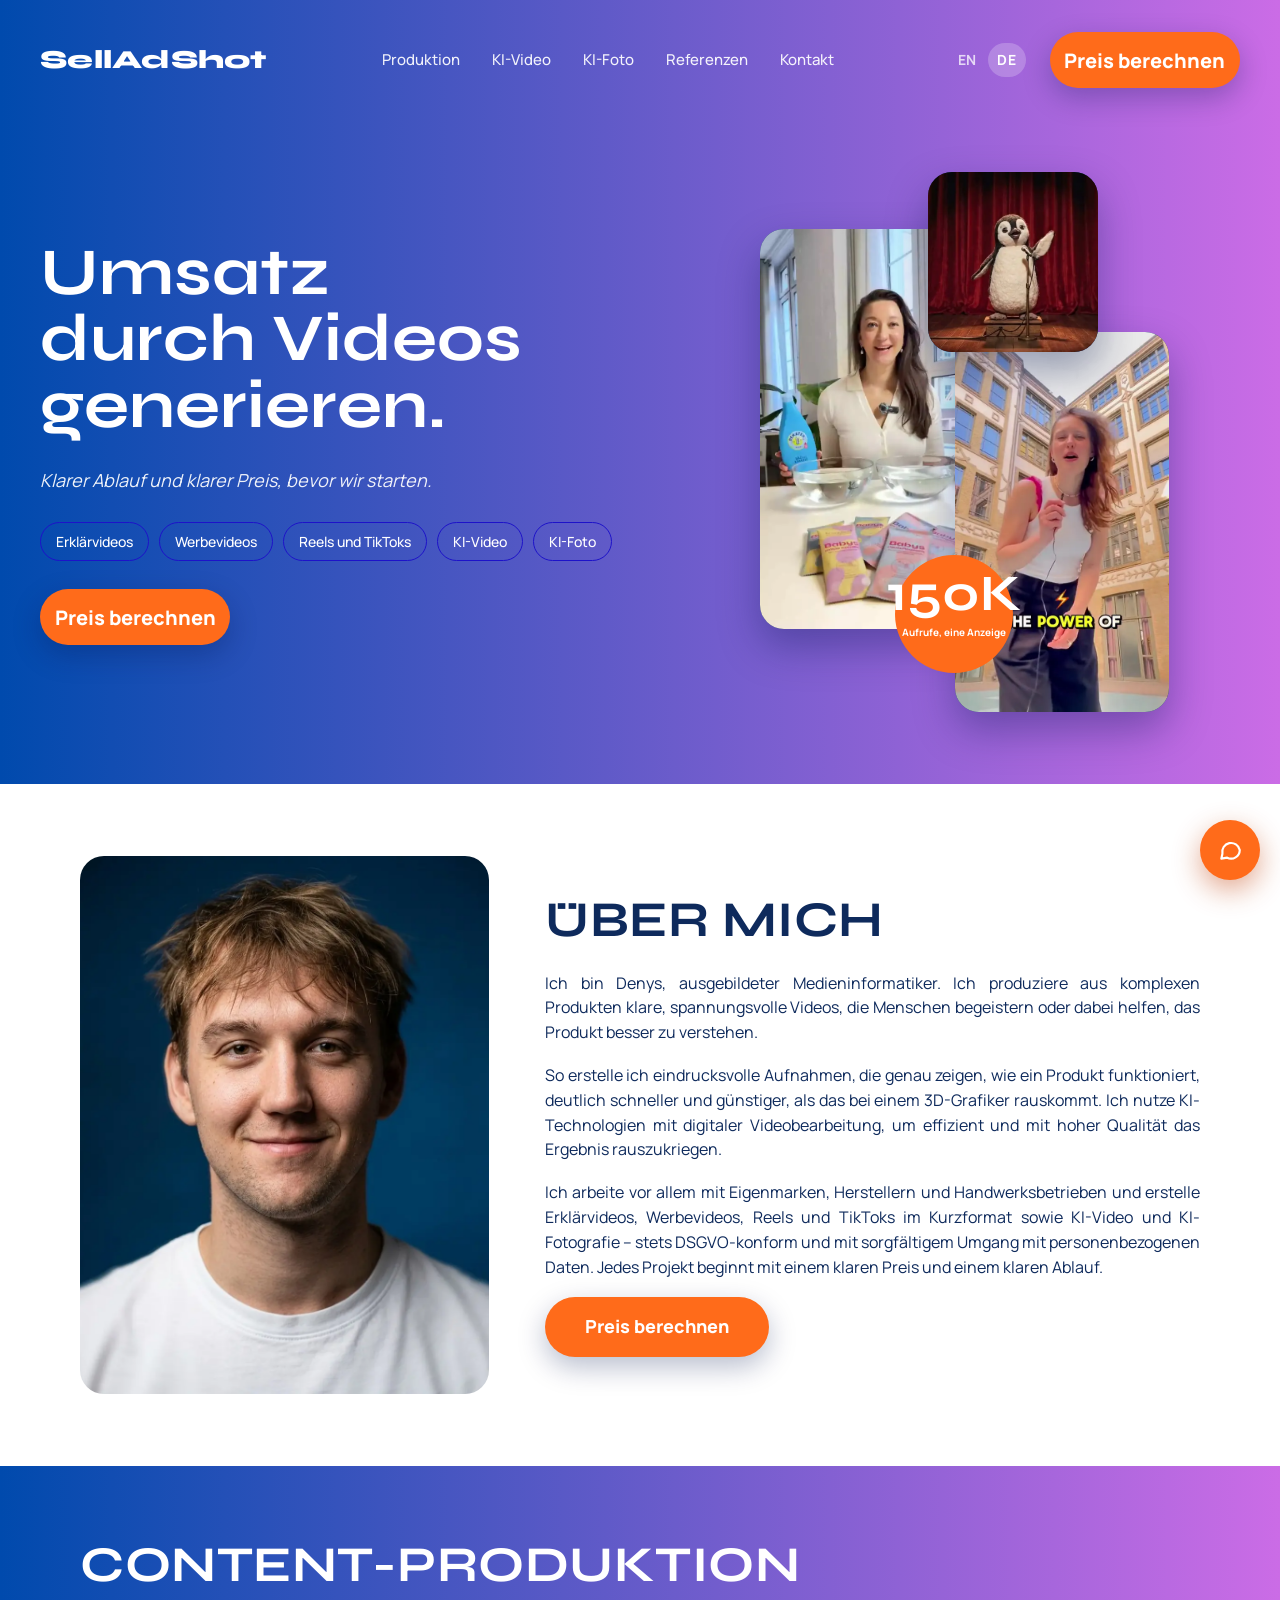
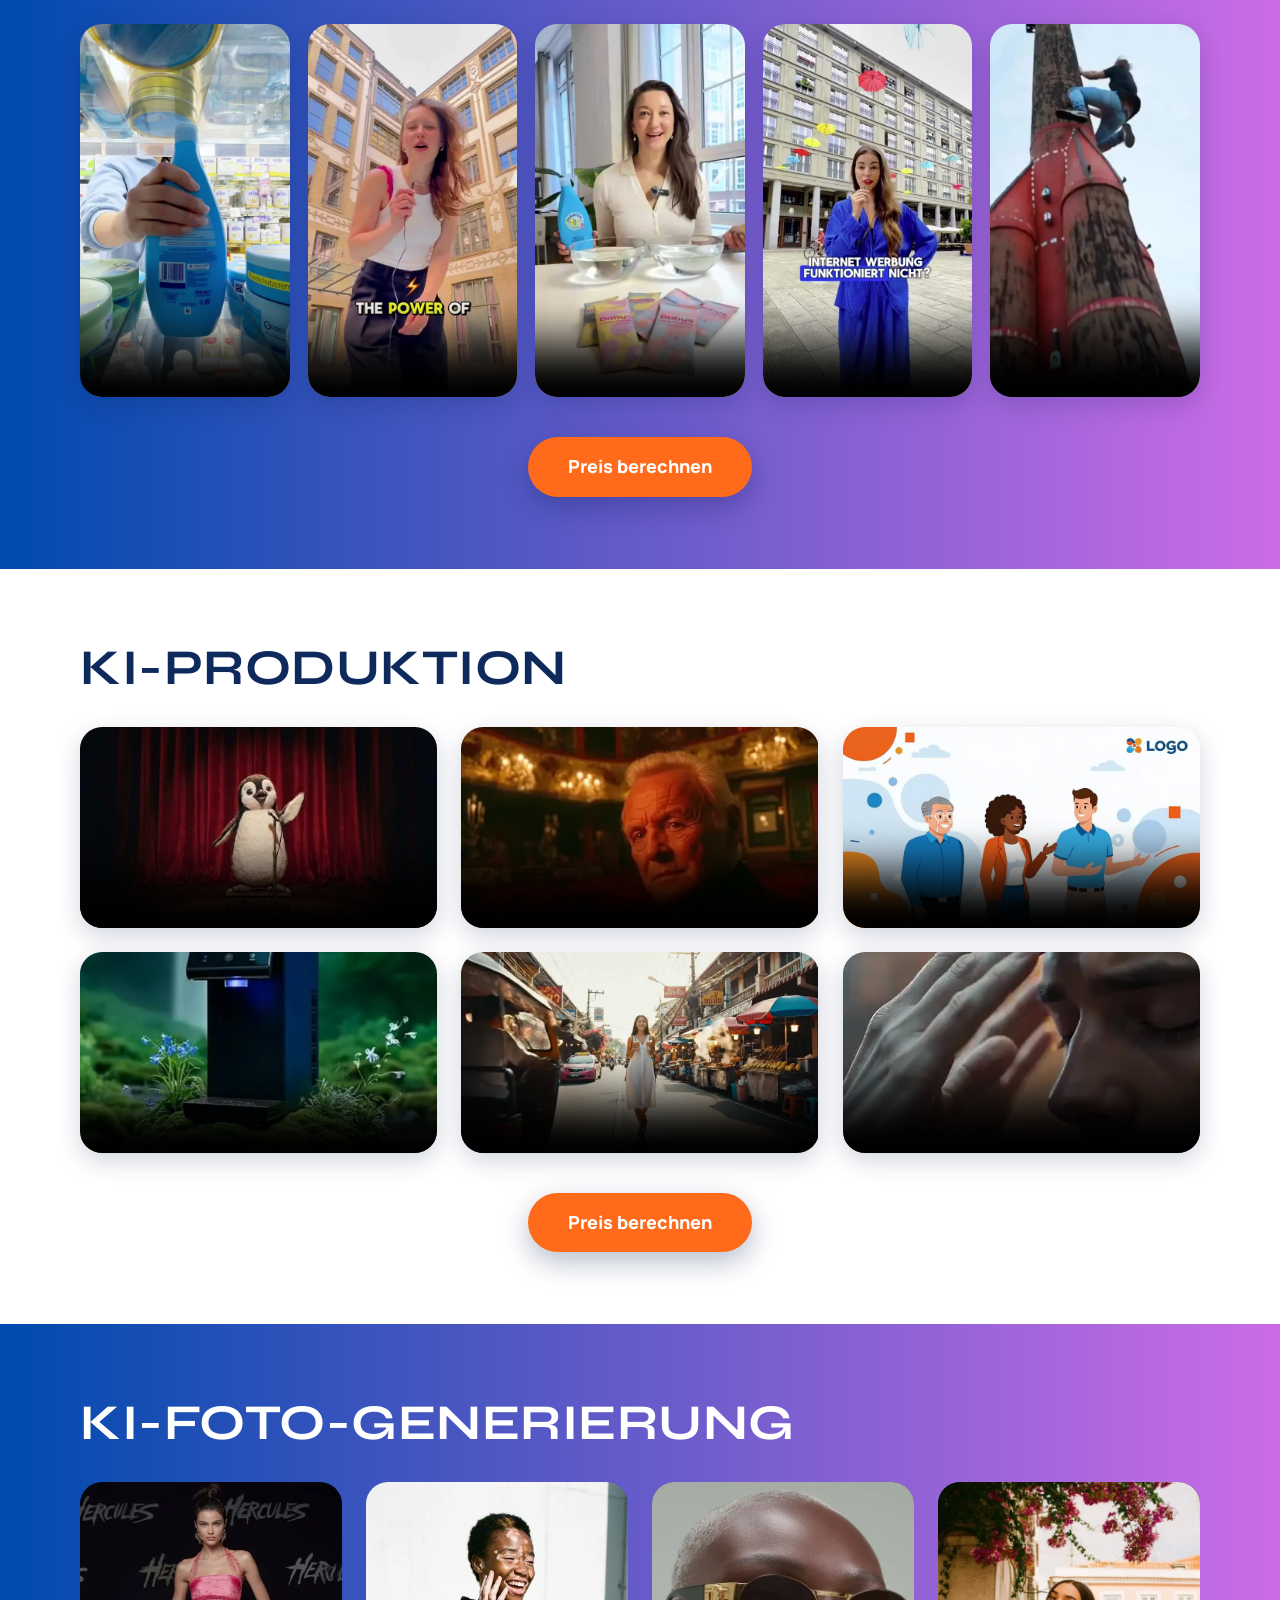
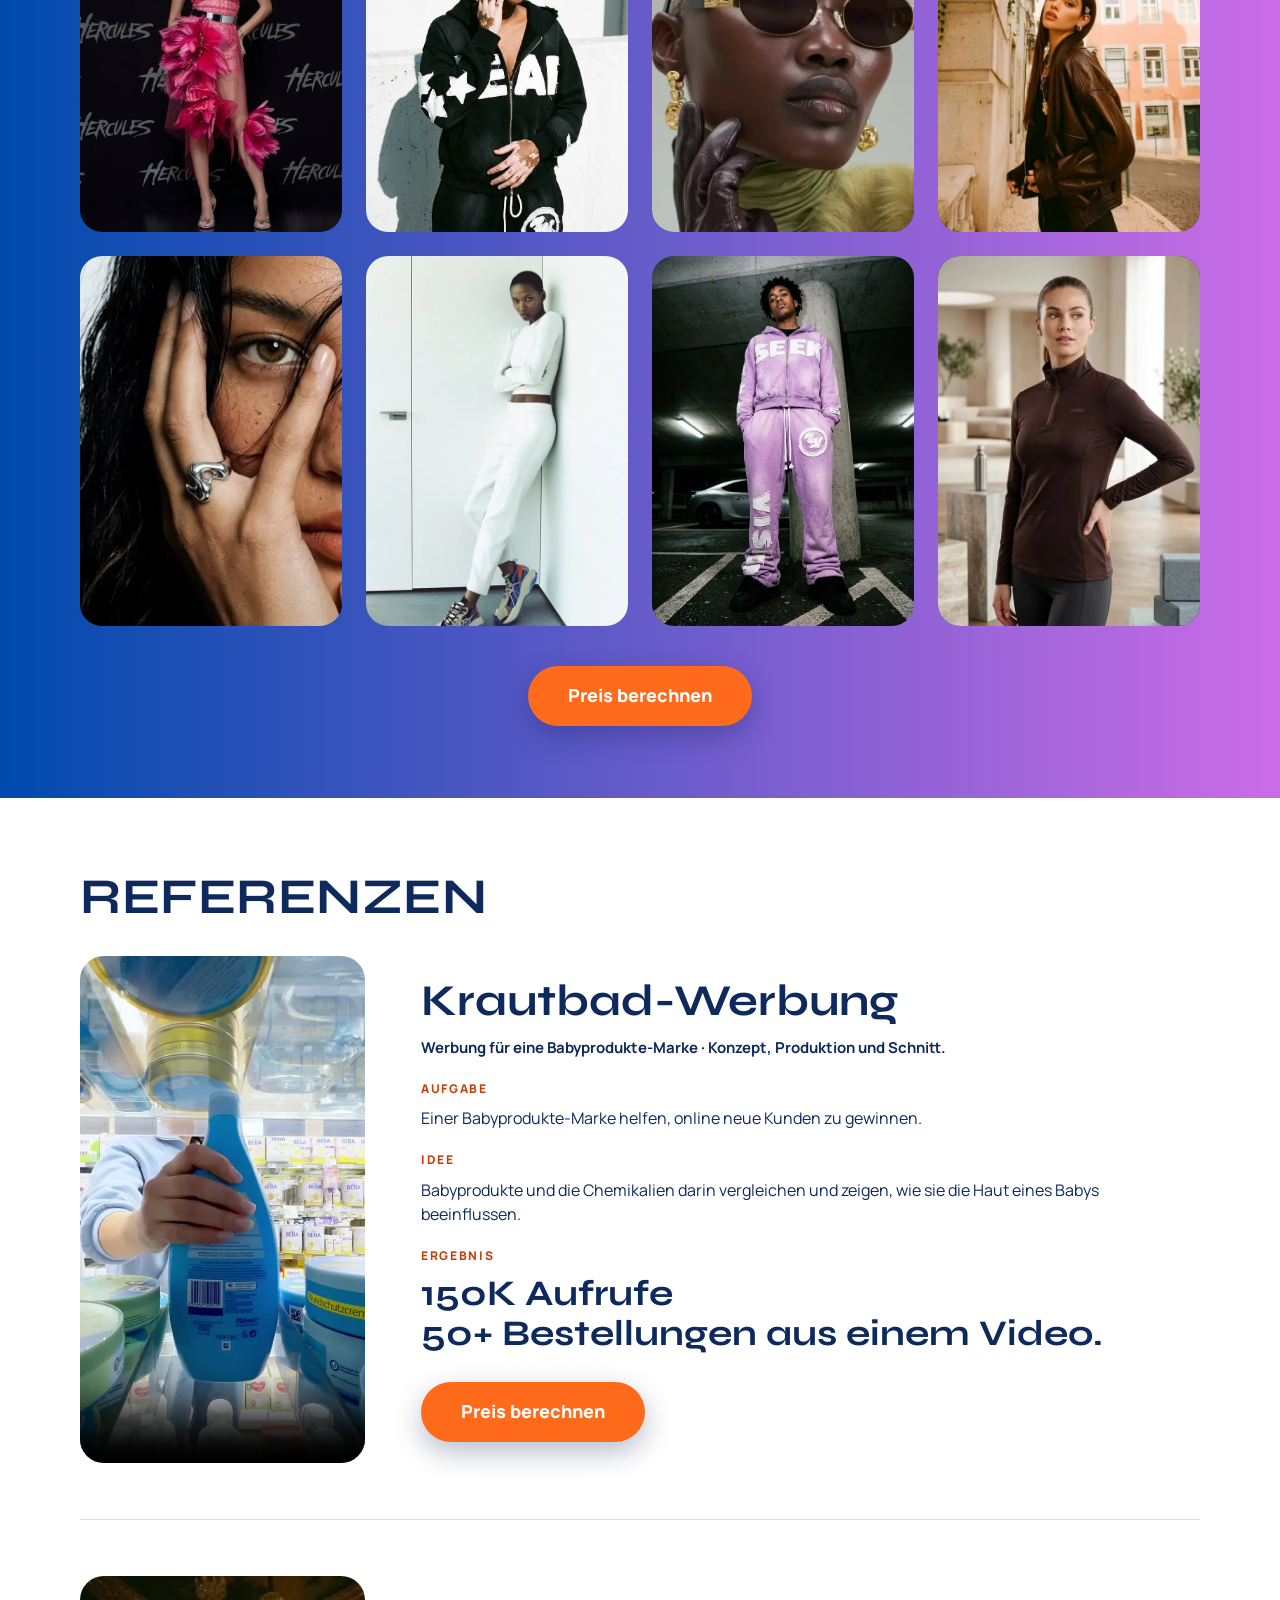
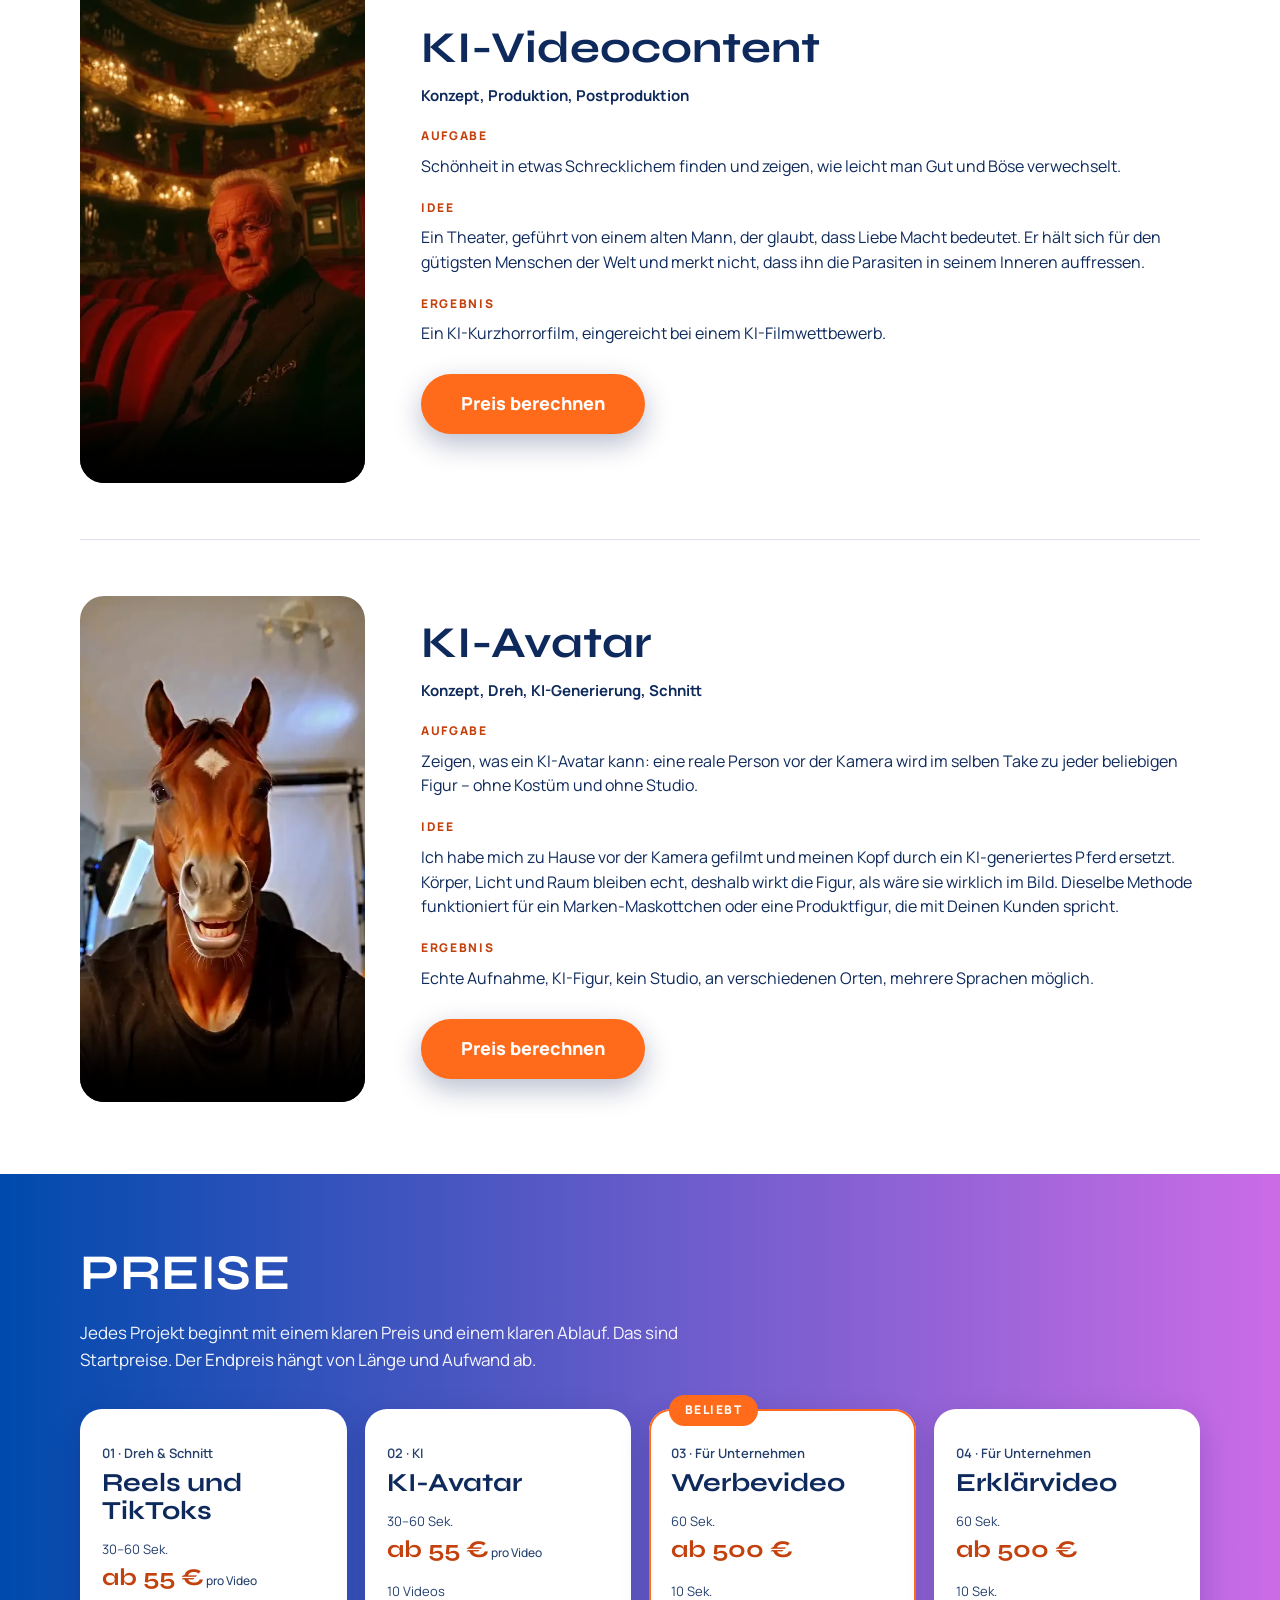
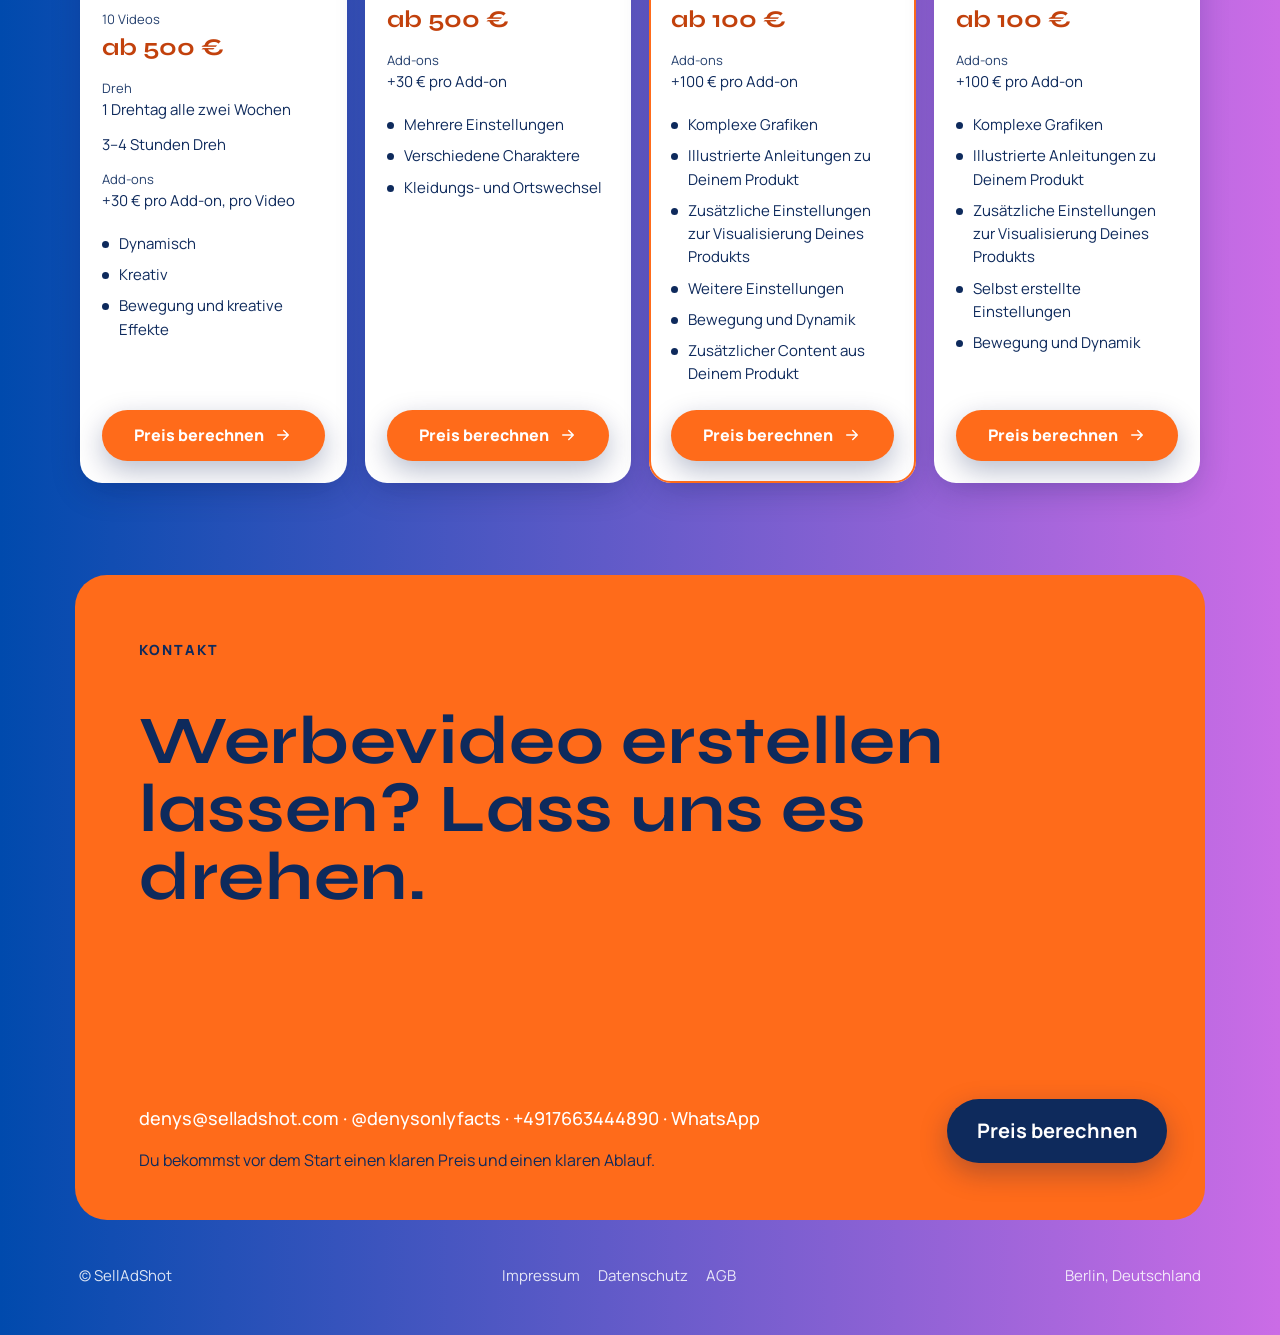
==== de/index.html @ 6222b5f2 "Owner notification mail as table; descriptive subject (type, name) Co-Authored-By: Claude Sonnet 5.5" ====
<!doctype html>
<html lang="de">
<head>
<meta charset="utf-8">
<meta name="viewport" content="width=device-width,initial-scale=1,viewport-fit=cover">
<title>Werbevideo erstellen lassen | SellAdShot</title>
<meta name="description" content="Werbevideo erstellen lassen in Berlin: Erklärvideos, Produktvideos, Reels und TikToks sowie KI-Video und KI-Foto. Klarer Preis und klarer Ablauf vor dem Start.">
<link rel="canonical" href="https://selladshot.com/de/">
<link rel="alternate" hreflang="en" href="https://selladshot.com/">
<link rel="alternate" hreflang="de" href="https://selladshot.com/de/">
<link rel="alternate" hreflang="x-default" href="https://selladshot.com/">
<meta property="og:type" content="website">
<meta property="og:title" content="Werbevideo erstellen lassen | SellAdShot">
<meta property="og:description" content="Einfache Videos, die verkaufen. Erklärvideos, Werbung, Reels und TikToks, KI-Video und KI-Foto.">
<meta property="og:site_name" content="SellAdShot">
<meta property="og:locale" content="de_DE">
<meta property="og:locale:alternate" content="en_US">
<meta property="og:image" content="https://selladshot.com/og-de.jpg">
<meta property="og:image:width" content="1200">
<meta property="og:image:height" content="630">
<meta name="twitter:card" content="summary_large_image">
<meta name="twitter:title" content="Werbevideo erstellen lassen | SellAdShot">
<meta name="twitter:description" content="Einfache Videos, die verkaufen. Erklärvideos, Werbevideos, Reels und TikToks, KI-Video und KI-Foto.">
<meta name="twitter:image" content="https://selladshot.com/og-de.jpg">
<meta property="og:url" content="https://selladshot.com/de/">
<meta name="theme-color" content="#004aad">
<link rel="preload" href="../syne-latin-800-normal.woff2" as="font" type="font/woff2" crossorigin>
<link rel="preload" href="../manrope-latin-500-normal.woff2" as="font" type="font/woff2" crossorigin>
<script type="application/ld+json">{"@context":"https://schema.org","@graph":[{"@type":"ProfessionalService","@id":"https://selladshot.com/#business","name":"SellAdShot","url":"https://selladshot.com/de/","image":"https://selladshot.com/og-de.jpg","description":"Erklärvideos, Werbevideos, Reels und TikToks sowie KI-Video und KI-Foto aus Berlin.","email":"denys@selladshot.com","telephone":"+4917663444890","address":{"@type":"PostalAddress","addressLocality":"Berlin","addressCountry":"DE"},"areaServed":["Berlin","Deutschland"],"inLanguage":"de","founder":{"@type":"Person","name":"Denys Myroniuk"},"sameAs":["https://instagram.com/denysonlyfacts"]},{"@type":"VideoObject","name":"Krautbad-Werbung","description":"Werbung für eine Babyprodukte-Marke: Konzept, Produktion und Schnitt.","thumbnailUrl":"https://selladshot.com/b.jpg","contentUrl":"https://selladshot.com/b.mp4","uploadDate":"2026-11-15T12:00:00+01:00","duration":"PT52S","publisher":{"@id":"https://selladshot.com/#business"}},{"@type":"VideoObject","name":"KI-Videocontent","description":"KI-Kurzhorrorfilm, eingereicht bei einem KI-Filmwettbewerb.","thumbnailUrl":"https://selladshot.com/h.jpg","contentUrl":"https://selladshot.com/h.mp4","uploadDate":"2026-11-15T12:00:00+01:00","duration":"PT47S","publisher":{"@id":"https://selladshot.com/#business"}},{"@type":"VideoObject","name":"KI-Avatar","description":"Eine reale Person vor der Kamera wird im selben Take zu jeder Figur: KI-Avatar-Demo.","thumbnailUrl":"https://selladshot.com/c1.jpg","contentUrl":"https://selladshot.com/c1.mp4","uploadDate":"2026-11-15T12:00:00+01:00","duration":"PT7S","publisher":{"@id":"https://selladshot.com/#business"}}]}</script>
<link rel="stylesheet" href="../style.css?v=51">
<link rel="stylesheet" href="/chat.css?v=9">
<link rel="stylesheet" href="/popup.css?v=3">
<link rel="icon" href="/favicon.ico" sizes="any">
<link rel="icon" type="image/png" sizes="48x48" href="/favicon-48.png">
<link rel="icon" type="image/png" sizes="192x192" href="/favicon-192.png">
<link rel="apple-touch-icon" href="/apple-touch-icon.png">
</head>
<body>
<div class="topbar" id="topbar"><div class="wrap">
    <nav class="nav">
      <a class="brand" href="#top">SellAdShot</a>
      <div class="links"><a href="#content">Produktion</a><a href="#ai-video">KI-Video</a><a href="#ai-photo">KI-Foto</a><a href="#case-studies">Referenzen</a><a href="#contact">Kontakt</a></div>
      <div class="lang"><a href="../" hreflang="en">EN</a><a class="on" href="./" hreflang="de" aria-current="true">DE</a></div>
      <a class="btn navcta" href="#contact">Preis berechnen</a>
      <button class="burger" type="button" aria-label="Menü" aria-expanded="false" aria-controls="mmenu"><svg class="bi bi-open" viewBox="0 0 24 24" width="28" height="28" aria-hidden="true"><path d="M3 6h18M3 12h18M3 18h18" fill="none" stroke="#fff" stroke-width="2.4" stroke-linecap="round"/></svg><svg class="bi bi-close" viewBox="0 0 24 24" width="28" height="28" aria-hidden="true"><path d="M5 5l14 14M19 5L5 19" fill="none" stroke="#fff" stroke-width="2.4" stroke-linecap="round"/></svg></button>
    </nav>
<div class="mmenu" id="mmenu"><a href="#content">Produktion</a><a href="#ai-video">KI-Video</a><a href="#ai-photo">KI-Foto</a><a href="#case-studies">Referenzen</a><a href="#contact">Kontakt</a></div>
</div></div>
<header class="hero" id="top">
  <div class="wrap">
    <div class="hrow">
      <div class="htext">
        <h1>Umsatz<br>durch Videos<br>generieren.</h1>
        <p class="sub">Klarer Ablauf und klarer Preis, bevor wir starten.</p>
        <div class="chips"><span>Erklärvideos</span><span>Werbevideos</span><span>Reels und TikToks</span><span>KI-Video</span><span>KI-Foto</span></div>
        <a class="btn" href="#contact">Preis berechnen</a>
      </div>
      <div class="hvids">
        <div class="hv hv1"><video class="hvid" muted loop playsinline preload="none" poster="../w.webp" data-src="../wh.mp4" aria-label="Krautbad-Werbung"></video></div>
        <div class="hv hv2"><video class="hvid" muted loop playsinline preload="none" poster="../n.webp" data-src="../nh.mp4" aria-label="Interview im Innenhof"></video></div>
        <div class="hv hv3"><video class="hvid" muted loop playsinline preload="none" poster="../a2.webp" data-src="../a2h.mp4" aria-label="KI-Pinguin"></video></div>
        <div class="badge"><b>150K</b><span>Aufrufe, eine Anzeige</span></div>
      </div>
    </div>
  </div>
</header>

<main>
<section class="about white">
  <div class="wrap arow">
    <img class="face" src="../about.webp" alt="Denys Myroniuk, Videoeditor und Content-Produzent in Berlin" loading="lazy">
    <div class="atext">
      <h2 class="dark">Über mich</h2>
      <p>Ich bin Denys, ausgebildeter Medieninformatiker. Ich produziere aus komplexen Produkten klare, spannungsvolle Videos, die Menschen begeistern oder dabei helfen, das Produkt besser zu verstehen.</p>
      <p>So erstelle ich eindrucksvolle Aufnahmen, die genau zeigen, wie ein Produkt funktioniert, deutlich schneller und günstiger, als das bei einem 3D-Grafiker rauskommt. Ich nutze KI-Technologien mit digitaler Videobearbeitung, um effizient und mit hoher Qualität das Ergebnis rauszukriegen.</p>
      <p>Ich arbeite vor allem mit Eigenmarken, Herstellern und Handwerksbetrieben und erstelle Erklärvideos, Werbevideos, Reels und TikToks im Kurzformat sowie KI-Video und KI-Fotografie – stets DSGVO-konform und mit sorgfältigem Umgang mit personenbezogenen Daten. Jedes Projekt beginnt mit einem klaren Preis und einem klaren Ablauf.</p>
      <a class="btn" href="#contact">Preis berechnen</a>
    </div>
  </div>
</section>

<section class="grad" id="content">
  <div class="wrap">
    <h2>Content-Produktion</h2>
    <div class="grid g5"><video class="tile v916" controls playsinline preload="none" poster="../b.webp" src="../b.mp4" aria-label="Video Content-Produktion"></video><video class="tile v916 phoneonly" controls playsinline preload="none" poster="../m.webp" src="../m.mp4" aria-label="Video Content-Produktion"></video><video class="tile v916" controls playsinline preload="none" poster="../n.webp" src="../n.mp4" aria-label="Video Content-Produktion"></video><video class="tile v916" controls playsinline preload="none" poster="../w.webp" src="../w.mp4" aria-label="Video Content-Produktion"></video><video class="tile v916" controls playsinline preload="none" poster="../p.webp" src="../p.mp4" aria-label="Video Content-Produktion"></video><video class="tile v916" controls playsinline preload="none" poster="../c3.webp" src="../c3.mp4" aria-label="Video Content-Produktion"></video></div>
    <div class="cta"><a class="btn" href="#contact">Preis berechnen</a></div>
  </div>
</section>

<section class="white" id="ai-video">
  <div class="wrap">
    <h2 class="dark">KI-Produktion</h2>
    <div class="grid g3"><video class="tile v169" controls playsinline preload="none" poster="../a2.webp" src="../a2.mp4" aria-label="Video KI-Produktion"></video><video class="tile v169" controls playsinline preload="none" poster="../h.webp" src="../h.mp4" aria-label="Video KI-Produktion"></video><video class="tile v169" controls playsinline preload="none" poster="../ex.webp" src="../ex.mp4" aria-label="Video KI-Produktion"></video><video class="tile v169" controls playsinline preload="none" poster="../wf.webp" src="../wf.mp4" aria-label="Video KI-Produktion"></video><video class="tile v169" controls playsinline preload="none" poster="../a1.webp" src="../a1.mp4" aria-label="Video KI-Produktion"></video><video class="tile v169" controls playsinline preload="none" poster="../c2.webp" src="../c2.mp4" aria-label="Video KI-Produktion"></video></div>
    <div class="cta"><a class="btn" href="#contact">Preis berechnen</a></div>
  </div>
</section>

<section class="grad" id="ai-photo">
  <div class="wrap">
    <h2>KI-Foto-Generierung</h2>
    <div class="grid g4 photos"><div class="ph"><img src="../ai1.webp" alt="KI-generiertes Modefoto: Model in einem pinken Federkleid vor einer Premierenwand" style="object-position:50% 50%" loading="lazy" data-rm></div><div class="ph"><img src="../ai2.webp" alt="KI-generiertes Modefoto: lachendes Model in schwarzem Hoodie und Jogginghose" style="object-position:50% 50%" loading="lazy" data-rm></div><div class="ph"><img src="../ai3.webp" alt="KI-generiertes Beautyfoto: Nahaufnahme mit goldener Sonnenbrille, Lederhandschuh und Pelzkragen" style="object-position:0% 0%" loading="lazy" data-rm></div><div class="ph"><img src="../ai4.webp" alt="KI-generiertes Lifestylefoto: Frau in brauner Lederjacke vor blühender Bougainvillea" style="object-position:50% 100%" loading="lazy" data-rm></div><div class="ph tall"><img src="../ai5.webp" alt="KI-generiertes Beauty-Porträt: Gesicht mit Hand und Ringen, Nahaufnahme" style="object-position:27.1% 44.8%" loading="lazy" data-rm></div><div class="ph tall"><img src="../ai6.webp" alt="KI-generiertes Modefoto: Model in weißer Loungewear und bunten Sneakern" style="object-position:50% 58%" loading="lazy" data-rm></div><div class="ph tall"><img src="../ai7.webp" alt="KI-generiertes Streetwear-Foto: Model im lilafarbenen Hoodie-Set in einem Parkhaus" style="object-position:50% 50%" loading="lazy" data-rm></div><div class="ph tall"><img src="../ai8.webp" alt="KI-generiertes Sportswear-Foto: Frau im braunen Half-Zip-Shirt in einem hellen Raum" style="object-position:50% 18%" loading="lazy" data-rm></div></div>
    <div class="cta"><a class="btn" href="#contact">Preis berechnen</a></div>
  </div>
</section>

<section class="white" id="case-studies">
  <div class="wrap">
    <h2 class="dark">Referenzen</h2>
    <div class="case"><div class="cvid"><video class="cv" controls playsinline preload="none" poster="../b.webp" src="../b.mp4" aria-label="Krautbad-Werbung"></video></div><div class="ctext"><h3>Krautbad-Werbung</h3><p class="meta">Werbung für eine Babyprodukte-Marke · Konzept, Produktion und Schnitt.</p><p class="lbl">Aufgabe</p><p>Einer Babyprodukte-Marke helfen, online neue Kunden zu gewinnen.</p><p class="lbl">Idee</p><p>Babyprodukte und die Chemikalien darin vergleichen und zeigen, wie sie die Haut eines Babys beeinflussen.</p><p class="lbl">Ergebnis</p><p class="res">150K Aufrufe<br>50+ Bestellungen aus einem Video.</p><a class="btn" href="#contact">Preis berechnen</a></div></div>
    <hr>
    <div class="case"><div class="cvid"><video class="cv" controls playsinline preload="none" poster="../h.webp" src="../h.mp4" aria-label="KI-Videocontent"></video></div><div class="ctext"><h3>KI-Videocontent</h3><p class="meta">Konzept, Produktion, Postproduktion</p><p class="lbl">Aufgabe</p><p>Schönheit in etwas Schrecklichem finden und zeigen, wie leicht man Gut und Böse verwechselt.</p><p class="lbl">Idee</p><p>Ein Theater, geführt von einem alten Mann, der glaubt, dass Liebe Macht bedeutet. Er hält sich für den gütigsten Menschen der Welt und merkt nicht, dass ihn die Parasiten in seinem Inneren auffressen.</p><p class="lbl">Ergebnis</p><p class="resp">Ein KI-Kurzhorrorfilm, eingereicht bei einem KI-Filmwettbewerb.</p><a class="btn" href="#contact">Preis berechnen</a></div></div>
    <hr>
    <div class="case"><div class="cvid"><video class="cv" controls playsinline preload="none" poster="../c1.webp" src="../c1.mp4" aria-label="KI-Avatar"></video></div><div class="ctext"><h3>KI-Avatar</h3><p class="meta">Konzept, Dreh, KI-Generierung, Schnitt</p><p class="lbl">Aufgabe</p><p>Zeigen, was ein KI-Avatar kann: eine reale Person vor der Kamera wird im selben Take zu jeder beliebigen Figur – ohne Kostüm und ohne Studio.</p><p class="lbl">Idee</p><p>Ich habe mich zu Hause vor der Kamera gefilmt und meinen Kopf durch ein KI-generiertes Pferd ersetzt. Körper, Licht und Raum bleiben echt, deshalb wirkt die Figur, als wäre sie wirklich im Bild. Dieselbe Methode funktioniert für ein Marken-Maskottchen oder eine Produktfigur, die mit Deinen Kunden spricht.</p><p class="lbl">Ergebnis</p><p class="resp">Echte Aufnahme, KI-Figur, kein Studio, an verschiedenen Orten, mehrere Sprachen möglich.</p><a class="btn" href="#contact">Preis berechnen</a></div></div>
  </div>
</section>

<section class="grad" id="prices">
  <div class="wrap">
    <h2>Preise</h2>
    <p class="intro">Jedes Projekt beginnt mit einem klaren Preis und einem klaren Ablauf. Das sind Startpreise. Der Endpreis hängt von Länge und Aufwand ab.</p>
    <div class="cards"><article class="card"><p class="kind">01 · Dreh &amp; Schnitt</p><h3>Reels und TikToks</h3><div class="row"><span class="k">30–60 Sek.</span><span class="price">ab 55 €<small> pro Video</small></span></div><div class="row"><span class="k">10 Videos</span><span class="price">ab 500 €<small> </small></span></div><div class="row"><span class="k">Dreh</span><span class="v">1 Drehtag alle zwei Wochen</span></div><div class="row"><span class="k"></span><span class="v">3–4 Stunden Dreh</span></div><div class="row"><span class="k">Add-ons</span><span class="v">+30 € pro Add-on, pro Video</span></div><ul><li>Dynamisch</li><li>Kreativ</li><li>Bewegung und kreative Effekte</li></ul><a class="btn small" href="#contact">Preis berechnen<svg viewBox="0 0 24 24" aria-hidden="true"><path d="M5 12h13M13 6l6 6-6 6" fill="none" stroke="currentColor" stroke-width="2" stroke-linecap="round" stroke-linejoin="round"/></svg></a></article><article class="card"><p class="kind">02 · KI</p><h3>KI-Avatar</h3><div class="row"><span class="k">30–60 Sek.</span><span class="price">ab 55 €<small> pro Video</small></span></div><div class="row"><span class="k">10 Videos</span><span class="price">ab 500 €<small> </small></span></div><div class="row"><span class="k">Add-ons</span><span class="v">+30 € pro Add-on</span></div><ul><li>Mehrere Einstellungen</li><li>Verschiedene Charaktere</li><li>Kleidungs- und Ortswechsel</li></ul><a class="btn small" href="#contact">Preis berechnen<svg viewBox="0 0 24 24" aria-hidden="true"><path d="M5 12h13M13 6l6 6-6 6" fill="none" stroke="currentColor" stroke-width="2" stroke-linecap="round" stroke-linejoin="round"/></svg></a></article><article class="card popc"><span class="pop">Beliebt</span><p class="kind">03 · Für Unternehmen</p><h3>Werbevideo</h3><div class="row"><span class="k">60 Sek.</span><span class="price">ab 500 €<small> </small></span></div><div class="row"><span class="k">10 Sek.</span><span class="price">ab 100 €<small> </small></span></div><div class="row"><span class="k">Add-ons</span><span class="v">+100 € pro Add-on</span></div><ul><li>Komplexe Grafiken</li><li>Illustrierte Anleitungen zu Deinem Produkt</li><li>Zusätzliche Einstellungen zur Visualisierung Deines Produkts</li><li>Weitere Einstellungen</li><li>Bewegung und Dynamik</li><li>Zusätzlicher Content aus Deinem Produkt</li></ul><a class="btn small" href="#contact">Preis berechnen<svg viewBox="0 0 24 24" aria-hidden="true"><path d="M5 12h13M13 6l6 6-6 6" fill="none" stroke="currentColor" stroke-width="2" stroke-linecap="round" stroke-linejoin="round"/></svg></a></article><article class="card"><p class="kind">04 · Für Unternehmen</p><h3>Erklärvideo</h3><div class="row"><span class="k">60 Sek.</span><span class="price">ab 500 €<small> </small></span></div><div class="row"><span class="k">10 Sek.</span><span class="price">ab 100 €<small> </small></span></div><div class="row"><span class="k">Add-ons</span><span class="v">+100 € pro Add-on</span></div><ul><li>Komplexe Grafiken</li><li>Illustrierte Anleitungen zu Deinem Produkt</li><li>Zusätzliche Einstellungen zur Visualisierung Deines Produkts</li><li>Selbst erstellte Einstellungen</li><li>Bewegung und Dynamik</li></ul><a class="btn small" href="#contact">Preis berechnen<svg viewBox="0 0 24 24" aria-hidden="true"><path d="M5 12h13M13 6l6 6-6 6" fill="none" stroke="currentColor" stroke-width="2" stroke-linecap="round" stroke-linejoin="round"/></svg></a></article></div>
  </div>
</section>

<section class="grad last" id="contact">
  <div class="wrap">
    <div class="panel">
      <p class="clabel">Kontakt</p>
      <h2 class="chead">Werbevideo erstellen lassen? Lass uns es drehen.</h2>
      <p class="cline"><a href="mailto:denys@selladshot.com">denys@selladshot.com</a> · <a href="https://instagram.com/denysonlyfacts" target="_blank" rel="noopener">@denysonlyfacts</a> · <a href="tel:+4917663444890">+4917663444890</a> · <a href="https://wa.me/4917663444890" target="_blank" rel="noopener">WhatsApp</a></p>
      <p class="csub">Du bekommst vor dem Start einen klaren Preis und einen klaren Ablauf.</p>
      <a class="btn dark" href="https://wa.me/4917663444890" target="_blank" rel="noopener">Preis berechnen</a>
    </div>
    <footer><span>© SellAdShot</span><nav class="flinks"><a href="../impressum.html">Impressum</a><a href="../datenschutz.html">Datenschutz</a><a href="../agb.html">AGB</a></nav><span>Berlin, Deutschland</span></footer>
  </div>
</section>
</main>
<script src="../script.js?v=22" defer></script>
<script src="/chat.js?v=24" defer></script>
<script src="/popup.js?v=39" defer></script>
</body>
</html>
---- style.css ----
@font-face{font-family:Syne;font-weight:700;font-display:swap;src:url(syne-latin-700-normal.woff2) format("woff2")}
@font-face{font-family:Syne;font-weight:800;font-display:swap;src:url(syne-latin-800-normal.woff2) format("woff2")}
@font-face{font-family:Manrope;font-weight:400;font-display:swap;src:url(manrope-latin-400-normal.woff2) format("woff2")}
@font-face{font-family:Manrope;font-weight:500;font-display:swap;src:url(manrope-latin-500-normal.woff2) format("woff2")}
@font-face{font-family:Manrope;font-weight:600;font-display:swap;src:url(manrope-latin-600-normal.woff2) format("woff2")}
@font-face{font-family:Manrope;font-weight:700;font-display:swap;src:url(manrope-latin-700-normal.woff2) format("woff2")}
@font-face{font-family:Manrope;font-weight:800;font-display:swap;src:url(manrope-latin-800-normal.woff2) format("woff2")}

:root{
  --navy:#0e2a5c;--navy2:#25406e;--orange:#ff6b1a;--rust:#c2410c;--ice:#eaf3fd;--soft:#f4f7fb;--tile:#16356f;
  --grad:linear-gradient(90deg,#004aad 0%,#cb6ce6 100%);
  --gut:max(20px,env(safe-area-inset-left,0px));
}
*{box-sizing:border-box}
html{overflow-x:clip;overscroll-behavior-x:none;touch-action:pan-y pinch-zoom;scroll-behavior:smooth;-webkit-text-size-adjust:100%}
body{margin:0;background:var(--navy);color:var(--navy);font-family:Manrope,system-ui,-apple-system,"Segoe UI",Arial,sans-serif;font-size:16px;line-height:1.55;overflow-x:clip}
a{color:inherit;text-decoration:none}
img,video{max-width:100%;display:block}
h1,h2,h3{font-family:Syne,Manrope,system-ui,sans-serif;font-weight:700;margin:0;line-height:1.08}
p{margin:0}
section{scroll-margin-top:0}

.wrap{width:min(1200px,100%);margin:0 auto;padding-inline:40px}
section,header.hero{padding-block:72px}
.grad,.hero,.last{background:var(--grad)}
.ice{background:var(--ice)}.soft{background:var(--soft)}.white{background:#fff}
h2{font-size:clamp(30px,4.2vw,50px);text-transform:uppercase;letter-spacing:.01em;color:#fff;margin-bottom:32px}
h2.dark{color:var(--navy)}

/* buttons */
.btn{display:inline-flex;align-items:center;justify-content:center;gap:10px;background:var(--orange);color:#fff;font-weight:800;font-size:18px;
  padding:16px 40px;border-radius:999px;box-shadow:0 10px 28px rgba(0,20,80,.28);transition:transform .2s cubic-bezier(.3,1.4,.6,1),box-shadow .2s;white-space:nowrap}
.btn:hover{transform:scale(1.04)}
.btn:focus-visible{outline:3px solid #fff;outline-offset:3px}
.btn.small{font-size:16px;padding:13px 22px;width:100%}
.btn.small svg{width:18px;height:18px}
.btn.dark{background:var(--navy);width:100%;font-size:22px;padding:22px 24px}
.cta{display:flex;justify-content:center;margin-top:40px}

/* hero */
.hero{padding-block:28px 72px;color:#fff}
.topbar{--tbh:100px;--tp:32px;position:sticky;top:0;z-index:50;height:var(--tbh);box-sizing:border-box;padding-top:var(--tp);margin-bottom:calc(var(--tbh)*-1);color:#fff;transition:background .3s,box-shadow .3s,-webkit-backdrop-filter .3s,backdrop-filter .3s}
.topbar.scrolled{background:linear-gradient(90deg,rgba(0,74,173,.88),rgba(203,108,230,.88));-webkit-backdrop-filter:blur(14px);backdrop-filter:blur(14px);box-shadow:0 6px 24px rgba(0,20,80,.18)}
header.hero{padding-top:172px}
.burger,.mmenu{display:none}
html{scroll-padding-top:80px}
.nav{display:flex;align-items:center;justify-content:space-between;gap:24px}
.brand{font-family:Syne,sans-serif;font-weight:800;font-size:26px;letter-spacing:.01em}
.links{display:flex;gap:32px;font-weight:500;font-size:15px}
.links a{opacity:.92}.links a:hover{opacity:1;text-decoration:underline}
.navcta{font-size:20px;padding:0;width:190px;height:56px}
.hrow{display:flex;align-items:center;justify-content:space-between;gap:48px}
.htext{flex:1 1 0;min-width:0}
@media (min-width:1001px){.htext{flex:0 0 560px}}
@media (min-width:1241px){.hero .wrap,.topbar .wrap{padding-inline:0}}

.hero .htext .btn{font-size:20px;padding:0;width:190px;height:56px}
h1{font-size:clamp(42px,6.5vw,84px);line-height:1;margin-bottom:28px}
.sub{font-size:18px;line-height:1.5;font-style:italic;opacity:.92;margin-bottom:28px}
.chips{display:flex;flex-wrap:wrap;gap:10px;margin-bottom:28px}
.chips span{border:1.5px solid #1d12c9;border-radius:999px;padding:8px 15px;font-size:14px;font-weight:500}
.hvids{position:relative;flex:0 0 480px;height:540px}
.hv{position:absolute;border-radius:24px;overflow:hidden;box-shadow:0 18px 40px rgba(0,20,80,.35);background:var(--tile)}
.hv video{width:100%;height:100%;object-fit:cover}
.hv1{left:0;top:57px;width:215px;height:400px;z-index:1}
.hv2{left:195px;top:160px;width:214px;height:380px;z-index:2}
.hv3{left:168px;top:0;width:170px;height:180px;z-index:3}
.badge{position:absolute;left:135px;top:383px;width:118px;height:118px;border-radius:50%;background:var(--orange);z-index:4;display:flex;flex-direction:column;align-items:center;justify-content:center;color:#fff;text-align:center}
.badge b{position:absolute;left:50%;top:13px;transform:translateX(-50%);white-space:nowrap;font-family:Syne,sans-serif;font-weight:700;font-size:51px;line-height:1}
.badge span{position:absolute;left:50%;top:70px;transform:translateX(-50%);white-space:nowrap;font-size:10px;line-height:1.5;font-weight:700}

/* about */
.arow{display:flex;align-items:center;gap:56px}
.face{flex:0 0 409px;width:409px;height:538px;object-fit:cover;object-position:50% 50%;border-radius:24px;background:#c9d8ef}
.atext{flex:1;min-width:0;display:flex;flex-direction:column;gap:18px;align-items:flex-start}
.atext h2{margin-bottom:6px}

/* grids */
.grid{display:grid;gap:24px}
.g4{grid-template-columns:repeat(4,1fr)}
.g3{grid-template-columns:repeat(3,1fr)}
.g5{grid-template-columns:repeat(5,1fr);gap:18px}
.tile{width:100%;object-fit:cover;border-radius:22px;background:var(--tile);box-shadow:0 8px 24px rgba(0,20,80,.18)}
.v916{aspect-ratio:9/16}
.v169{aspect-ratio:16/9}
.ph{aspect-ratio:262/350;border-radius:22px;background:var(--tile);overflow:hidden}
.ph.tall{aspect-ratio:262/370}
.photos{align-items:start}
.ph img{width:100%;height:100%;object-fit:cover}

/* cases */
.case{display:flex;align-items:center;gap:56px}
.cvid{flex:0 0 285px}
.cv{width:285px;aspect-ratio:9/16;object-fit:cover;border-radius:24px;background:var(--tile)}
.ctext{flex:1;min-width:0;display:flex;flex-direction:column;gap:8px;align-items:flex-start}
.ctext h3{font-size:clamp(30px,3.6vw,44px);margin-bottom:4px}
.meta{font-weight:700;font-size:15px}
.lbl{font-size:12px;font-weight:800;letter-spacing:.14em;text-transform:uppercase;color:var(--rust);margin-top:12px}
.res{font-family:Syne,sans-serif;font-weight:700;font-size:clamp(24px,3vw,36px);line-height:1.12}
.ctext .btn{margin-top:20px}
.white hr{border:0;border-top:1px solid rgba(14,42,92,.15);margin:56px 0}
.white .case:first-child{margin-top:0}

/* prices */
.intro{max-width:640px;color:#fff;font-size:17px;margin:-12px 0 36px;opacity:.95}
.cards{display:grid;grid-template-columns:repeat(4,1fr);gap:18px;align-items:stretch}
.card{background:#fff;border-radius:22px;padding:34px 22px 22px;box-shadow:0 10px 30px rgba(0,20,80,.18);display:flex;flex-direction:column;gap:6px;position:relative}
.popc{outline:2px solid #ff6b1a;outline-offset:-2px}
.pop{position:absolute;left:20px;top:-14px;background:var(--orange);color:#fff;font-size:12px;font-weight:800;letter-spacing:.12em;text-transform:uppercase;padding:6px 16px;border-radius:999px}
.kind{font-size:13px;color:var(--navy2);font-weight:600}
.card h3{font-size:26px;margin-bottom:8px}
.row{display:flex;flex-direction:column;gap:0;margin-bottom:6px}
.k{font-size:13px;color:var(--navy2)}
.v{font-size:15px}
.price{font-family:Syne,sans-serif;font-weight:700;font-size:24px;color:var(--rust)}
.price small{font-family:Manrope,sans-serif;font-weight:500;font-size:12px;color:var(--navy2)}
.card ul{list-style:none;padding:0;margin:8px 0 18px;display:flex;flex-direction:column;gap:8px;flex:1}
.card li{display:flex;gap:10px;font-size:15px}
.card li::before{content:"";flex:0 0 7px;height:7px;border-radius:50%;background:var(--navy);margin-top:9px}

/* contact */
.last{padding-block:20px 20px}
.panel{background:var(--orange);border-radius:32px;padding:56px 56px 52px;display:flex;flex-direction:column;gap:22px;align-items:flex-start;color:var(--navy)}
.clabel{font-size:14px;font-weight:800;letter-spacing:.2em;text-transform:uppercase}
.chead{color:var(--navy);text-transform:none;font-size:clamp(34px,5vw,64px);margin:0;max-width:900px}
.cline{color:#fff;font-size:clamp(17px,2vw,22px);font-weight:500;word-break:break-word}
.csub{font-size:17px}
.cline a{color:inherit;text-decoration:none}
.cline a:hover{text-decoration:underline}
.atext p{text-align:justify;hyphens:none}
.nb{white-space:nowrap}
.phoneonly{display:none}
@media (min-width:641px){
  .last .wrap{padding-inline:35px}
  .panel{position:relative;min-height:645px;padding:64px 64px 48px;gap:47px}
  .clabel{font-size:14px;letter-spacing:.14em;line-height:1.5}
  .chead{font-size:80px;line-height:1;max-width:761px}
  .cline{margin-top:auto;font-size:18px;line-height:1.5;margin-bottom:-31px}
  .csub{font-size:16px;line-height:1.5}
  .panel .btn.dark{position:absolute;right:38px;bottom:57px;width:220px;height:64px;padding:0;margin:0;font-size:20px;font-weight:700;border-radius:999px}
  footer{font-size:13.5px}
}
.panel .btn.dark{margin-top:10px}
footer{display:flex;justify-content:space-between;gap:16px;color:#fff;opacity:.85;font-size:15px;padding:44px 4px 28px}

/* tablet */
@media (max-width:1000px){
  .wrap{padding-inline:32px}
  .topbar{--tbh:88px;--tp:20px}
  header.hero{padding-top:168px}
  .hrow{flex-direction:column;align-items:flex-start;gap:36px}
  .hvids{flex:none;width:480px;max-width:100%}
  .arow{flex-direction:column;align-items:flex-start;gap:32px}
  .face{flex:none;width:min(409px,100%);height:auto;aspect-ratio:409/538}
  .cards{grid-template-columns:repeat(2,1fr)}
  .g5{grid-template-columns:repeat(3,1fr)}
  .links{display:none}
}
/* phone */
@media (max-width:640px){
  .wrap{padding-inline:var(--gut);padding-right:max(20px,env(safe-area-inset-right,0px))}
  section,header.hero{padding-block:48px}
  h1{font-size:min(56px,14.2vw);line-height:1}
  .topbar{--tbh:59px;--tp:14px}
  header.hero{padding-top:107px}
  .navcta{display:none}
  .burger{display:flex;align-items:center;justify-content:center;width:44px;height:44px;margin:-6px -8px -6px 0;padding:0;background:none;border:0;cursor:pointer;color:#fff;-webkit-tap-highlight-color:transparent;filter:drop-shadow(0 1px 3px rgba(0,20,80,.45))}
  .burger svg{display:block;flex:none}
  .burger .bi-close{display:none}
  .burger[aria-expanded=true] .bi-open{display:none}
  .burger[aria-expanded=true] .bi-close{display:block}
  .mmenu{position:absolute;left:0;right:0;top:100%;flex-direction:column;padding:6px 20px 16px;background:linear-gradient(90deg,rgba(0,74,173,.92),rgba(203,108,230,.92));-webkit-backdrop-filter:blur(14px);backdrop-filter:blur(14px);box-shadow:0 12px 24px rgba(0,20,80,.25)}
  .mmenu.open{display:flex}
  .mmenu a{padding:13px 0;font-weight:600;font-size:18px;border-bottom:1px solid rgba(255,255,255,.18)}
  .mmenu a:last-child{border-bottom:0}
  .brand{font-size:20px}
  .hrow{align-items:center;gap:18px}
  .htext{width:100%}
  .hvids{width:338px;height:470px}
  .hv1{left:0;top:57px;width:215px;height:400px}
  .hv2{left:185px;top:180px;width:150px;height:223px}
  .badge{left:180px;top:361px;width:96px;height:96px}
  .badge b{top:11px}
  .badge span{top:66px}
  .g4,.g3,.g5{grid-template-columns:repeat(2,1fr);gap:12px}
  .ph,.ph.tall{aspect-ratio:168/230}
  .case{flex-direction:column;align-items:center;gap:24px}
  .cvid{flex:none}
  .cv{width:230px}
  .ctext{align-items:stretch}
  .ctext .btn{align-self:flex-start}
  .cards{gap:10px}
  .card{padding:30px 14px 14px}
  .card h3{font-size:22px}
  .price{font-size:20px}
  .btn.small{font-size:14px;padding:12px 10px}
  .btn.small svg{display:none}
  .panel{padding:36px 22px 32px;border-radius:28px}
  .btn.dark{font-size:20px}
  .cline{font-size:16px}
  .phoneonly{display:block}
  footer{flex-direction:column;gap:4px}
}
@media (prefers-reduced-motion:reduce){html{scroll-behavior:auto}.btn{transition:none}}

/* brand link + legal */
a.brand{color:inherit;text-decoration:none}
.flinks{display:flex;gap:18px;flex-wrap:wrap;justify-content:flex-start}
.flinks a:hover,.lfoot a:hover{text-decoration:underline}
.lhead{background:var(--grad);color:#fff;padding-block:22px}
.lhead .wrap{display:flex;align-items:center;justify-content:space-between;gap:16px}
.lback{font-weight:600;opacity:.92}
.legal{background:var(--ice);padding-block:64px 80px}
.legal .wrap{max-width:860px}
.lkicker{font-size:13px;font-weight:800;letter-spacing:.2em;text-transform:uppercase;color:var(--rust);margin-bottom:8px}
.legal h1{font-size:clamp(34px,5vw,52px);margin-bottom:12px;color:var(--navy)}
.legal h2{font-size:clamp(19px,2.2vw,23px);margin:34px 0 10px;color:var(--navy)}
.legal p,.legal li{font-size:16px;line-height:1.65;margin:0 0 12px}
.legal ul{margin:0 0 12px;padding-left:22px}
.legal a{color:var(--rust);text-decoration:underline}
.legal .stand{opacity:.7;font-size:14px}
.lfoot{background:var(--grad);color:#fff;padding-block:26px;font-size:14px}
.lfoot .wrap{display:flex;justify-content:space-between;gap:16px;flex-wrap:wrap;align-items:center}
.lfoot nav{display:flex;gap:18px}
@media (max-width:640px){.legal{padding-block:44px 56px}.flinks{gap:14px}}

/* language switch */
.links{margin-inline:auto}
.lang{display:flex;gap:2px;align-items:center;font-size:14px;font-weight:700;letter-spacing:.06em}
.lang a{padding:6px 9px;border-radius:999px;opacity:.75}
.lang a.on{background:rgba(255,255,255,.22);opacity:1}
.lang a:hover{opacity:1}
@media (max-width:640px){.nav{gap:8px}a.brand{white-space:nowrap;font-size:min(18px,4.6vw)}.lang{margin-left:auto;font-size:13px}.lang a{padding:5px 7px}}

/* German headline: three lines */
html[lang=de] h1{font-size:clamp(38px,5.2vw,72px)}
@media (max-width:640px){html[lang=de] h1{font-size:min(46px,11.6vw)}}
@media (min-width:1001px){html[lang=de] .htext{flex-basis:620px}}
@media (min-width:641px){html[lang=de] .chead{font-size:68px;max-width:900px}}
---- chat.css ----
.sas-chat{position:fixed;right:max(20px,env(safe-area-inset-right,0px));bottom:max(20px,env(safe-area-inset-bottom,0px));z-index:90;font-family:Manrope,system-ui,-apple-system,"Segoe UI",Arial,sans-serif;color:#0e2a5c}
.sas-chat *{box-sizing:border-box}
.sas-launch{width:60px;height:60px;border:0;border-radius:50%;background:#ff6b1a;color:#fff;display:flex;align-items:center;justify-content:center;cursor:pointer;box-shadow:0 10px 28px rgba(194,65,12,.45);transition:transform .2s}
.sas-launch:hover{transform:scale(1.06)}
.sas-launch:focus-visible,.sas-x:focus-visible,.sas-send:focus-visible,.sas-chip:focus-visible,.sas-lk:focus-visible{outline:3px solid #ff6b1a;outline-offset:2px}
.sas-panel{position:absolute;right:0;bottom:76px;width:392px;max-width:calc(100vw - 40px);height:min(640px,calc(100vh - 120px));background:#fff;border-radius:24px;box-shadow:0 24px 64px rgba(14,42,92,.3);display:flex;flex-direction:column;overflow:hidden}
.sas-panel[hidden]{display:none}
.sas-head{display:flex;align-items:center;gap:12px;padding:16px 16px 16px 20px;background:linear-gradient(90deg,#004aad 0%,#cb6ce6 100%);color:#fff}
.sas-av{width:44px;height:44px;border-radius:50%;background:rgba(255,255,255,.2);display:flex;align-items:center;justify-content:center;font-family:Syne,sans-serif;font-weight:800;font-size:18px;flex:none}
.sas-ht{flex:1;min-width:0}
.sas-t{font-weight:700;font-size:16px}
.sas-s{font-size:12.5px;opacity:.92;margin-top:2px}
.sas-ph{text-decoration:none}
.sas-x{width:44px;height:44px;border:0;border-radius:50%;background:rgba(255,255,255,.18);color:#fff;display:flex;align-items:center;justify-content:center;cursor:pointer;flex:none}
.sas-log{flex:1;min-height:0;overflow-y:auto;padding:18px 18px 8px;background:#f4f7fb;display:flex;flex-direction:column;gap:10px}
.sas-m{max-width:88%;padding:12px 16px;font-size:15px;line-height:1.55;white-space:pre-line}
.sas-bot{align-self:flex-start;background:#fff;color:#0e2a5c;border-radius:18px 18px 18px 4px}
.sas-me{align-self:flex-end;background:#0e2a5c;color:#fff;border-radius:18px 18px 4px 18px}
.sas-chips{display:flex;flex-wrap:wrap;gap:8px;padding-top:2px}
.sas-chip{min-height:44px;padding:0 16px;border-radius:22px;border:1.5px solid #004aad;background:#fff;color:#004aad;font:600 14px Manrope,system-ui,sans-serif;cursor:pointer}
.sas-chip:hover{background:#eaf3fd}
.sas-links{display:flex;flex-wrap:wrap;gap:8px}
.sas-lk{min-height:44px;padding:0 18px;border-radius:22px;display:inline-flex;align-items:center;background:#0e2a5c;color:#fff;font:700 14px Manrope,system-ui,sans-serif;text-decoration:none}
.sas-lk{border:0;cursor:pointer}
.sas-lk.wa{background:#c2410c}
.sas-card{align-self:stretch;background:#eaf3fd;border:1px solid #c9dcf3;border-radius:16px;padding:14px 16px;display:flex;flex-direction:column;gap:8px}
.sas-lb{font-size:13px;color:#25406e}
.sas-ta{width:100%;border:1.5px solid #8fa6c8;border-radius:12px;padding:10px 12px;font:16px Manrope,system-ui,sans-serif;color:#0e2a5c;background:#fff;resize:vertical}
.sas-card .sas-in{min-height:44px;border-radius:12px;padding:0 12px;width:100%}
.sas-ta:focus{outline:3px solid #ff6b1a;outline-offset:1px}
.sas-ck{display:flex;gap:10px;align-items:flex-start;font-size:13px;line-height:1.4;color:#25406e}
.sas-ck input{width:20px;height:20px;margin:0;flex:none}
.sas-er{font-size:13px;color:#b42318;min-height:0}
.sas-go{min-height:44px;border:0;border-radius:12px;background:#c2410c;color:#fff;font:700 14px Manrope,system-ui,sans-serif;cursor:pointer}
.sas-go:disabled{opacity:.7;cursor:default}
.sas-form{display:flex;gap:8px;padding:12px 16px;border-top:1px solid #dbe4f0;background:#fff}
.sas-in{flex:1;min-width:0;min-height:48px;border:1.5px solid #8fa6c8;border-radius:24px;padding:0 18px;font:16px Manrope,system-ui,sans-serif;color:#0e2a5c;background:#fff}
.sas-in:focus{outline:3px solid #ff6b1a;outline-offset:1px}
.sas-send{width:48px;height:48px;border:0;border-radius:50%;background:#004aad;color:#fff;display:flex;align-items:center;justify-content:center;cursor:pointer;flex:none}
.sas-foot{padding:0 16px 12px;background:#fff;font-size:12px;color:#4a5f85;text-align:center}
.sas-foot a{color:#4a5f85;text-decoration:underline}
.sas-vh{position:absolute;width:1px;height:1px;overflow:hidden;clip:rect(0 0 0 0);white-space:nowrap}
@media (max-width:640px){
  .sas-chat.is-open{right:0;bottom:0;left:0;top:0}
  .sas-chat.is-open .sas-panel{position:fixed;inset:0;width:auto;max-width:none;height:auto;border-radius:0}
  .sas-chat.is-open .sas-launch{display:none}
  .sas-head{padding-top:max(16px,env(safe-area-inset-top,0px))}
  .sas-foot{padding-bottom:max(12px,env(safe-area-inset-bottom,0px))}
}
@media (prefers-reduced-motion:reduce){.sas-launch{transition:none}}

.sas-av img{display:block;width:100%;height:100%;object-fit:cover;border-radius:50%}.sas-av{overflow:hidden;background:#fff;border:2px solid rgba(255,255,255,.9)}
---- popup.css ----
.sap-ov{position:fixed;inset:0;z-index:100;display:flex;align-items:center;justify-content:center;padding:20px;background:rgba(12,18,44,.62);font-family:Manrope,system-ui,sans-serif;color:#1f2e5c}
.sap-ov[hidden]{display:none}
.sap-ov *{box-sizing:border-box}
.sap{position:relative;width:100%;max-width:640px;max-height:calc(100dvh - 40px);overflow:auto;background:#fff;border-radius:28px;box-shadow:0 30px 80px rgba(8,12,36,.45);padding:26px 40px 32px;display:flex;flex-direction:column;gap:20px}
.sap-top{display:flex;flex-direction:column;gap:12px}
.sap-meta{display:flex;justify-content:space-between;align-items:center;font-weight:700;font-size:13px;letter-spacing:.12em;text-transform:uppercase;color:#5b6485}
.sap-x{width:44px;height:44px;margin:-12px -12px -12px 0;border-radius:50%;border:0;background:#eef0f8;display:flex;align-items:center;justify-content:center;cursor:pointer;color:#1f2e5c}
.sap-seg{display:flex;gap:6px}
.sap-seg i{flex:1;height:6px;border-radius:3px;background:#e6e8f2}
.sap-seg i.on{background:#ff6b1a}
.sap h2{margin:0;font-family:Syne,sans-serif;font-weight:800;font-size:32px;line-height:1.1;text-transform:none;color:#1f2e5c}
.sap-sub{margin:-12px 0 0;font-size:16px;line-height:1.4;color:#4a5378}
.sap-list{display:flex;flex-direction:column;gap:10px}
.sap-opt{display:flex;align-items:center;gap:14px;width:100%;min-height:56px;padding:0 18px;border-radius:16px;border:1.5px solid #cfd4e6;background:#fff;color:#1f2e5c;font:700 16px Manrope,system-ui,sans-serif;text-align:left;cursor:pointer}
.sap-opt:hover{border-color:#8f9bc4}
.sap-opt .ind{flex:none;width:22px;height:22px;border:2px solid #aab2d0;display:flex;align-items:center;justify-content:center}
.sap-opt .ind.r{border-radius:50%}.sap-opt .ind.c{border-radius:6px}
.sap-opt[aria-checked=true]{border-color:#1f2e5c;background:#eef1fb;box-shadow:inset 0 0 0 1px #1f2e5c}
.sap-opt[aria-checked=true] .ind{border-color:#1f2e5c;background:#1f2e5c}
.sap-opt[aria-checked=true] .ind::after{content:"";width:8px;height:8px;border-radius:50%;background:#fff}
.sap-opt[aria-checked=true] .ind.c::after{width:10px;height:6px;border-radius:0;background:none;border-left:2px solid #fff;border-bottom:2px solid #fff;transform:translateY(-1px) rotate(-45deg)}
.sap-nav{display:flex;align-items:center;gap:12px}
.sap-back{white-space:nowrap;min-height:56px;padding:0 22px;border-radius:999px;border:1.5px solid #d5d9ea;background:#fff;color:#1f2e5c;font:800 15px Manrope,system-ui,sans-serif;cursor:pointer}
.sap-skip{min-height:44px;padding:0 12px;border:0;background:none;color:#5b6485;font:700 15px Manrope,system-ui,sans-serif;text-decoration:underline;cursor:pointer}
.sap-next{white-space:nowrap;margin-left:auto;min-height:56px;padding:0 30px;border-radius:999px;border:0;background:#1f2e5c;color:#fff;font:800 15px Manrope,system-ui,sans-serif;letter-spacing:.08em;text-transform:uppercase;cursor:pointer}
.sap-next:disabled{opacity:.4;cursor:default}
.sap-tile{display:flex;align-items:center;gap:20px;padding:18px 20px;border-radius:20px;border:1.5px solid rgba(255,255,255,.8);background:linear-gradient(135deg,rgba(255,255,255,.45),rgba(255,255,255,.12)),radial-gradient(circle at 8% 30%,rgba(224,107,40,.6) 0,rgba(224,107,40,0) 45%),radial-gradient(circle at 60% 95%,rgba(165,102,224,.5) 0,rgba(165,102,224,0) 45%),radial-gradient(circle at 100% 5%,rgba(51,85,176,.45) 0,rgba(51,85,176,0) 50%),#f6f7fc;box-shadow:inset 0 1px 0 rgba(255,255,255,.9),0 8px 24px rgba(31,46,92,.12)}
.sap-mic{position:relative;flex:none;width:76px;height:76px;border-radius:50%;border:0;background:#3355b0;color:#fff;display:flex;align-items:center;justify-content:center;cursor:pointer;margin:10px}
.sap-mic::before{content:"";position:absolute;inset:-10px;border-radius:50%;border:3px solid rgba(51,85,176,.3)}
.sap-mic.rec{background:#e5342d}.sap-mic.rec::before{border-color:rgba(229,52,45,.45);animation:sapp 1.2s ease-in-out infinite}
.sap-mic .stop{display:none}.sap-mic.rec .stop{display:block}.sap-mic.rec .mi{display:none}
@keyframes sapp{50%{transform:scale(1.08);opacity:.6}}
@media (prefers-reduced-motion:reduce){.sap-mic.rec::before{animation:none}}
.sap-tt{font-weight:800;font-size:17px}.sap-th{font-size:14px;color:#4a5378;margin-top:4px}
.sap-f{display:flex;flex-direction:column;gap:6px}
.sap-f label{font-weight:800;font-size:14px}
.sap-f .hd{display:flex;justify-content:space-between;align-items:baseline}
.sap-f .cnt{font-weight:600;font-size:12px;color:#5b6485}
.sap-f input[type=text],.sap-f input[type=email],.sap-f textarea{width:100%;padding:13px 14px;border-radius:14px;border:1.5px solid #cfd4e6;font:500 16px Manrope,system-ui,sans-serif;color:#1f2e5c;background:#fff;resize:none}
.sap-f textarea{height:96px}
.sap-f input:focus,.sap-f textarea:focus,.sap-opt:focus-visible,.sap-mic:focus-visible,.sap-next:focus-visible,.sap-back:focus-visible,.sap-x:focus-visible{outline:3px solid #3355b0;outline-offset:2px}
.sap-ck{display:flex;gap:10px;align-items:flex-start;font-size:13px;line-height:1.4;color:#4a5378}
.sap-ck input{margin-top:2px;width:18px;height:18px;flex:none}
.sap-ck a{color:#1f2e5c;text-decoration:underline}
.sap-er{min-height:18px;font-size:13px;font-weight:700;color:#c0261f}
.sap-hp{position:absolute;left:-9999px;opacity:0}
.sap-est{padding:18px 20px;border-radius:20px;background:#eef1fb;display:flex;flex-direction:column;gap:6px}
.sap-est .lb{font-size:12px;font-weight:800;letter-spacing:.14em;text-transform:uppercase;color:#c2410c}
.sap-est .pr{font-family:Syne,sans-serif;font-weight:800;font-size:34px;line-height:1.1}
.sap-est p{margin:0;font-size:14px;line-height:1.45;color:#4a5378}
.sap-lead{margin:0;font-size:17px;line-height:1.45;color:#2a3358}
@media (max-width:640px){
 .sap-ov{padding:0;align-items:flex-end}
 .sap{max-width:none;max-height:92dvh;border-radius:28px 28px 0 0;padding:14px 20px max(24px,env(safe-area-inset-bottom,0px));gap:18px}
 .sap::before{content:"";align-self:center;width:44px;height:5px;border-radius:3px;background:#d5d9ea;flex:none}
 .sap h2{font-size:25px}.sap-sub{font-size:15px;margin-top:-12px}
 .sap-meta{font-size:11px;letter-spacing:.1em}
 .sap-tile{flex-direction:column;text-align:center;padding:22px 16px 16px;gap:8px}
 .sap-back{min-height:52px;padding:0 18px;font-size:14px}.sap-next{min-height:52px;padding:0 24px;font-size:14px}
 .sap-opt{font-size:15px}
}

.sap h2:focus{outline:none}
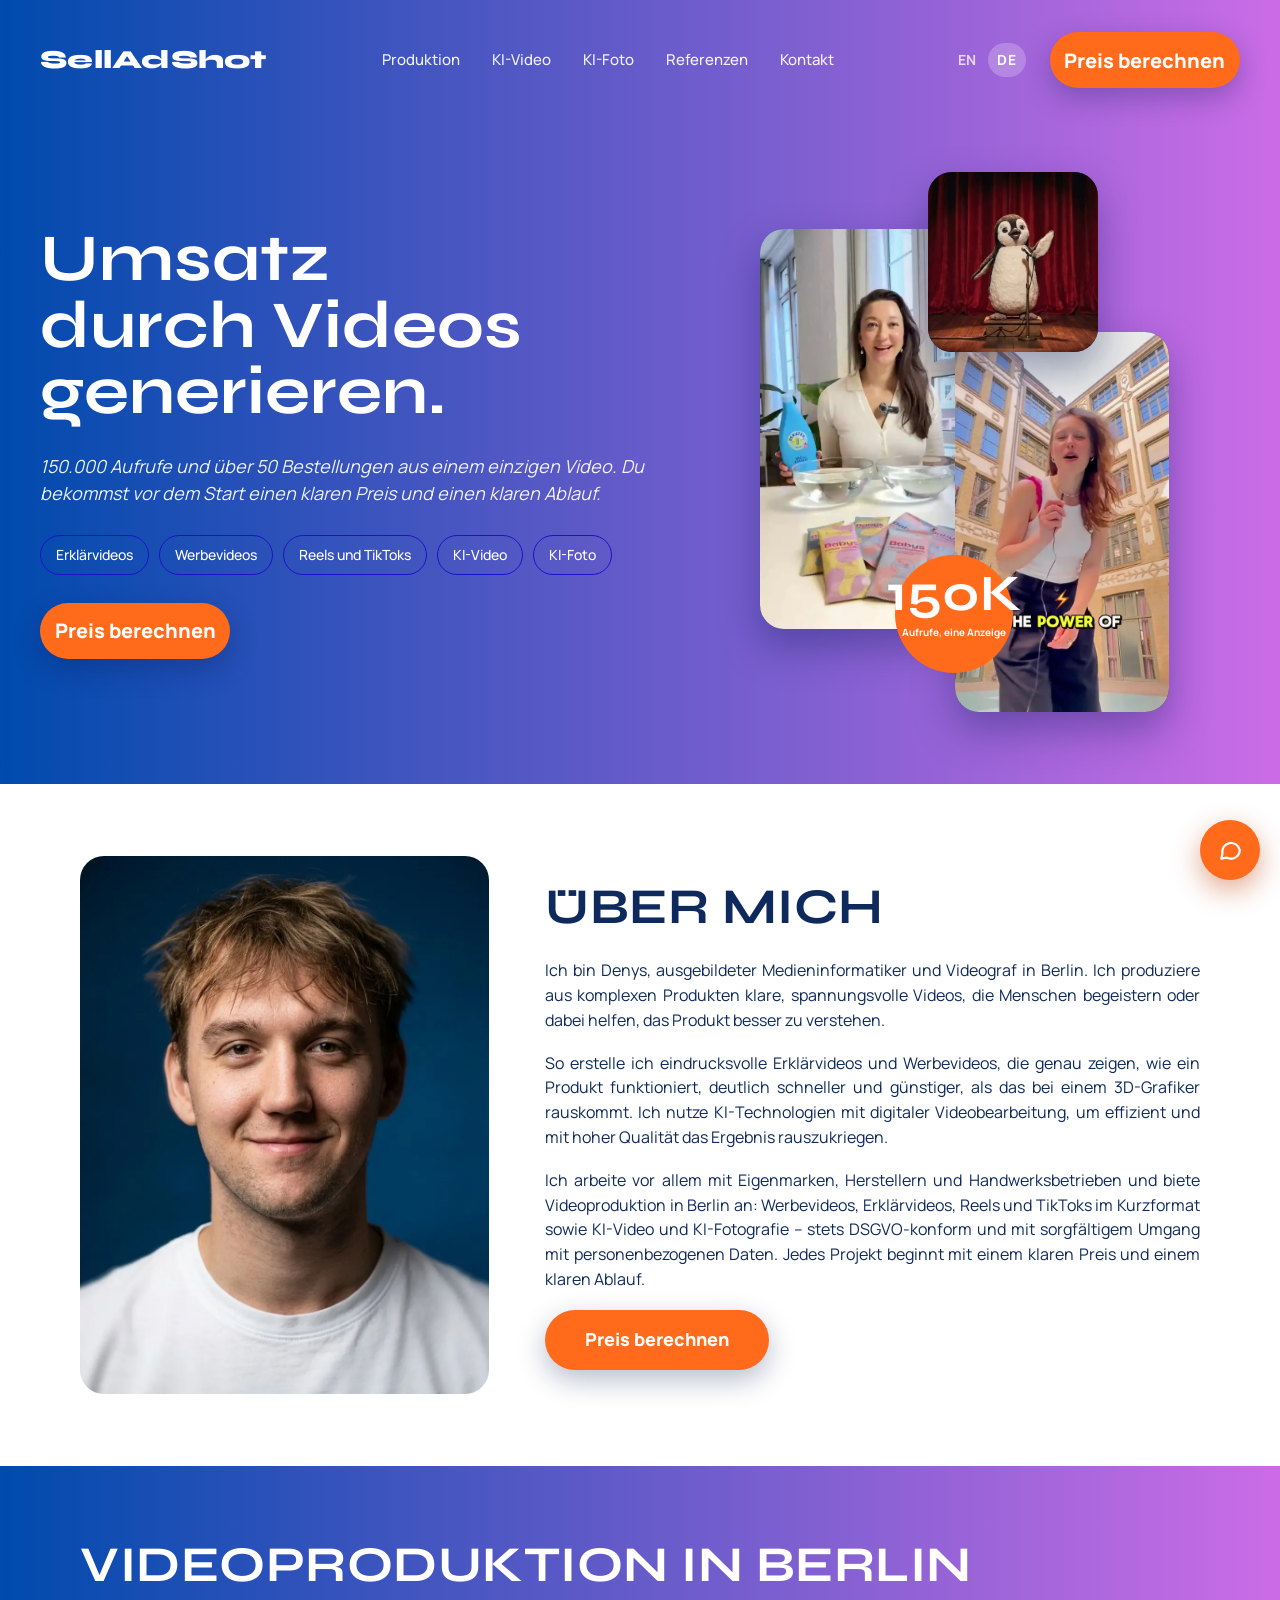
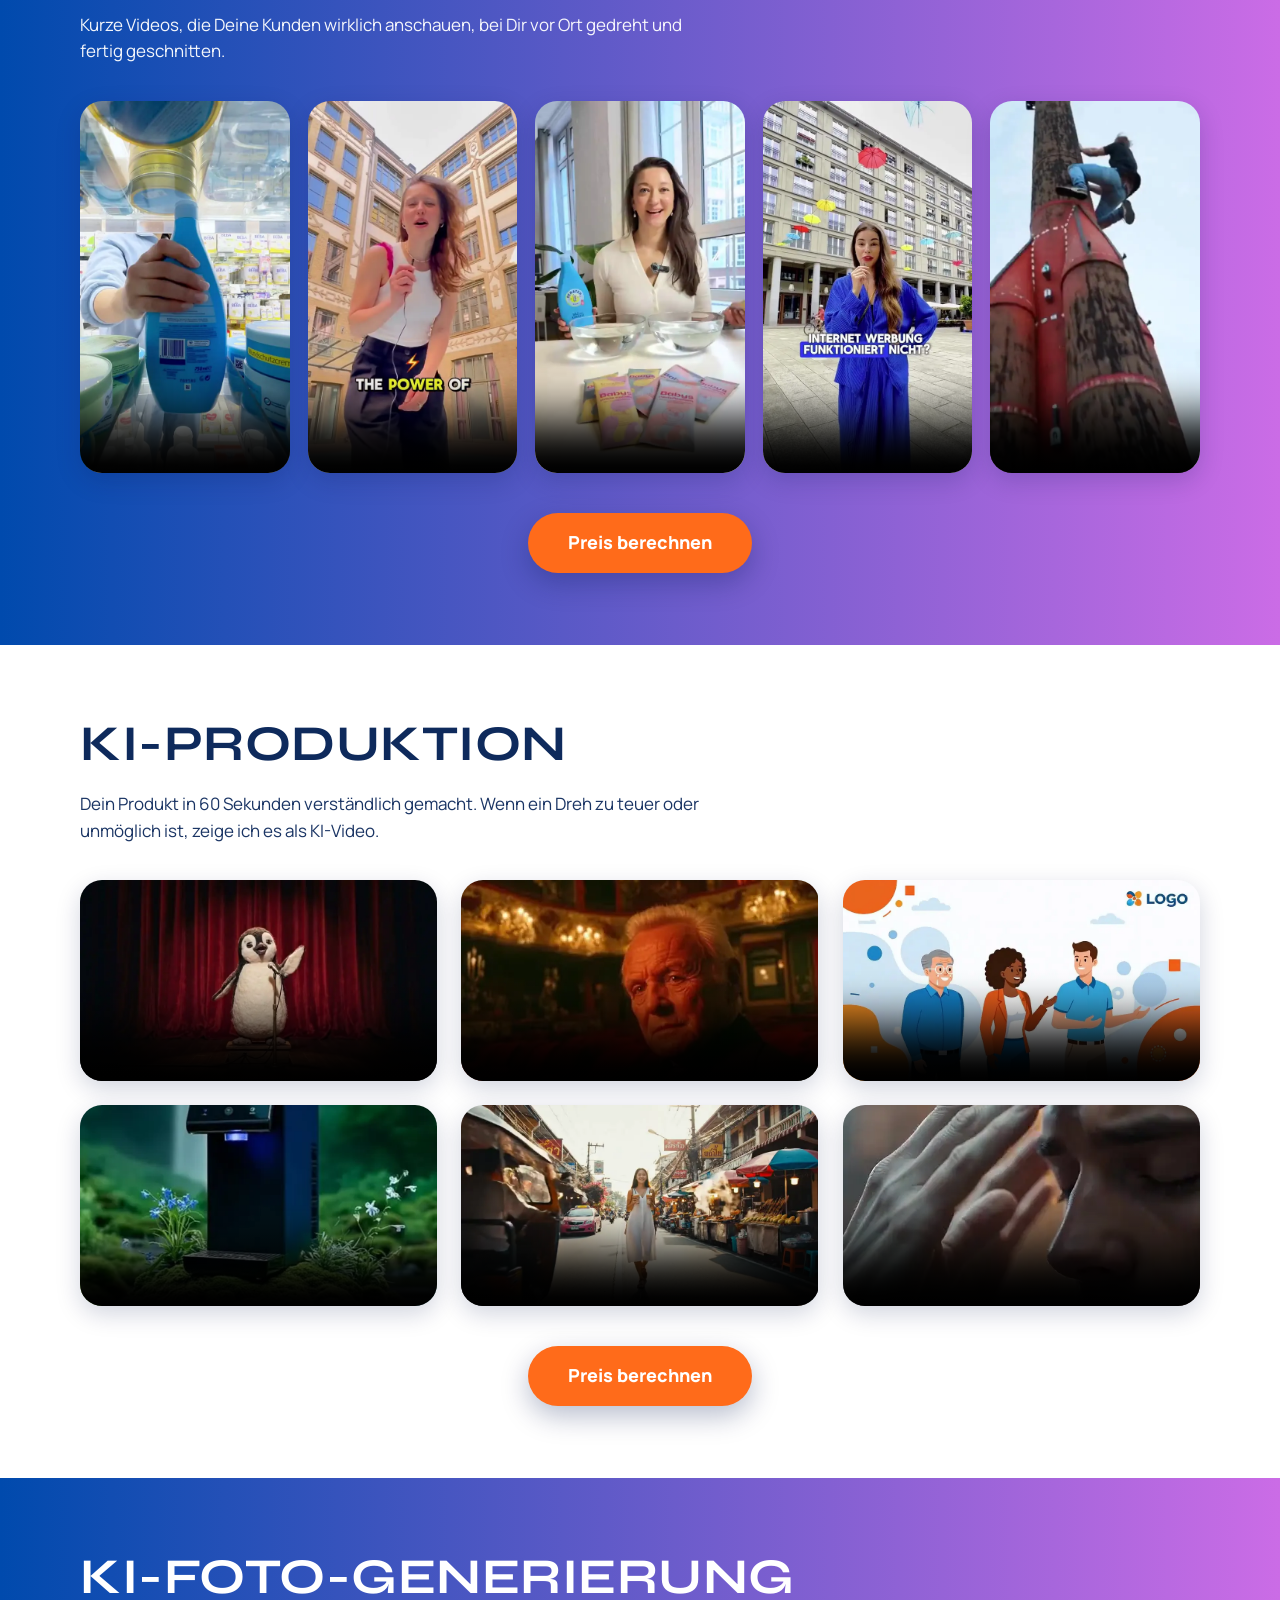
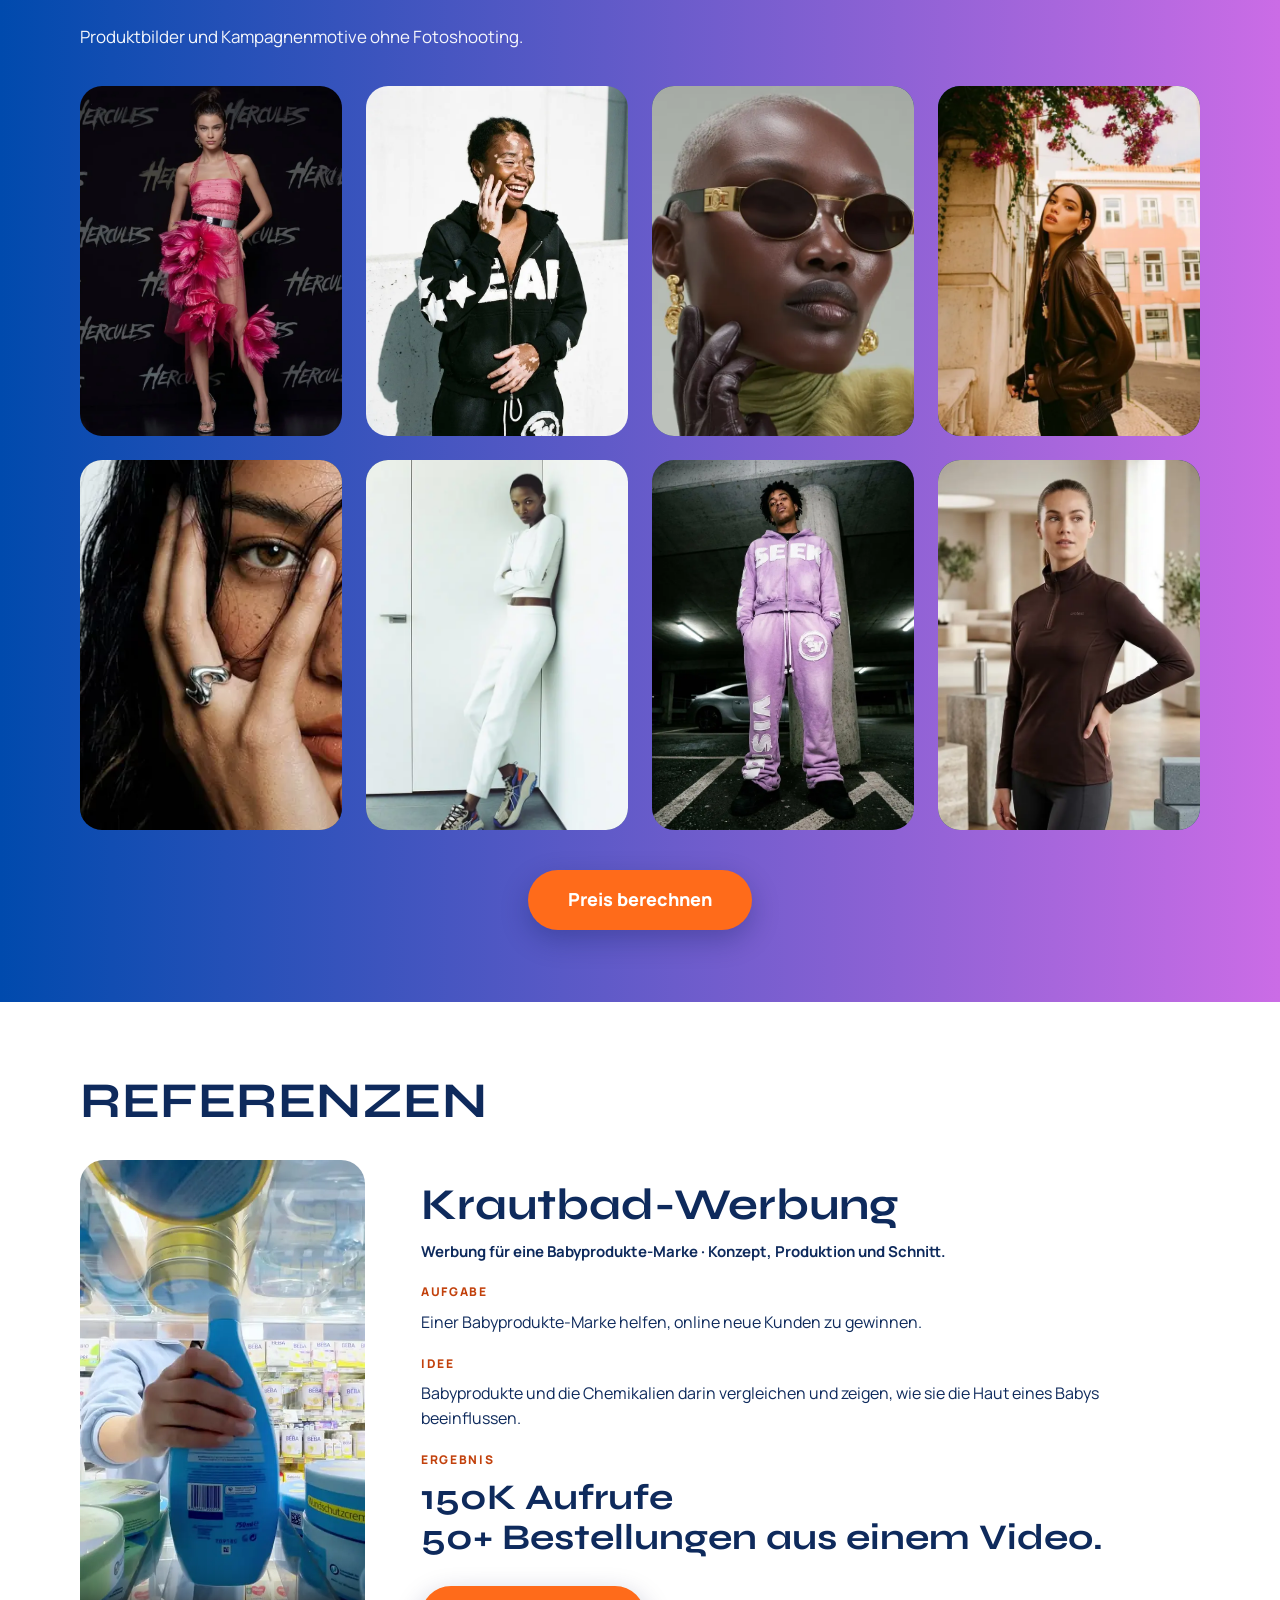
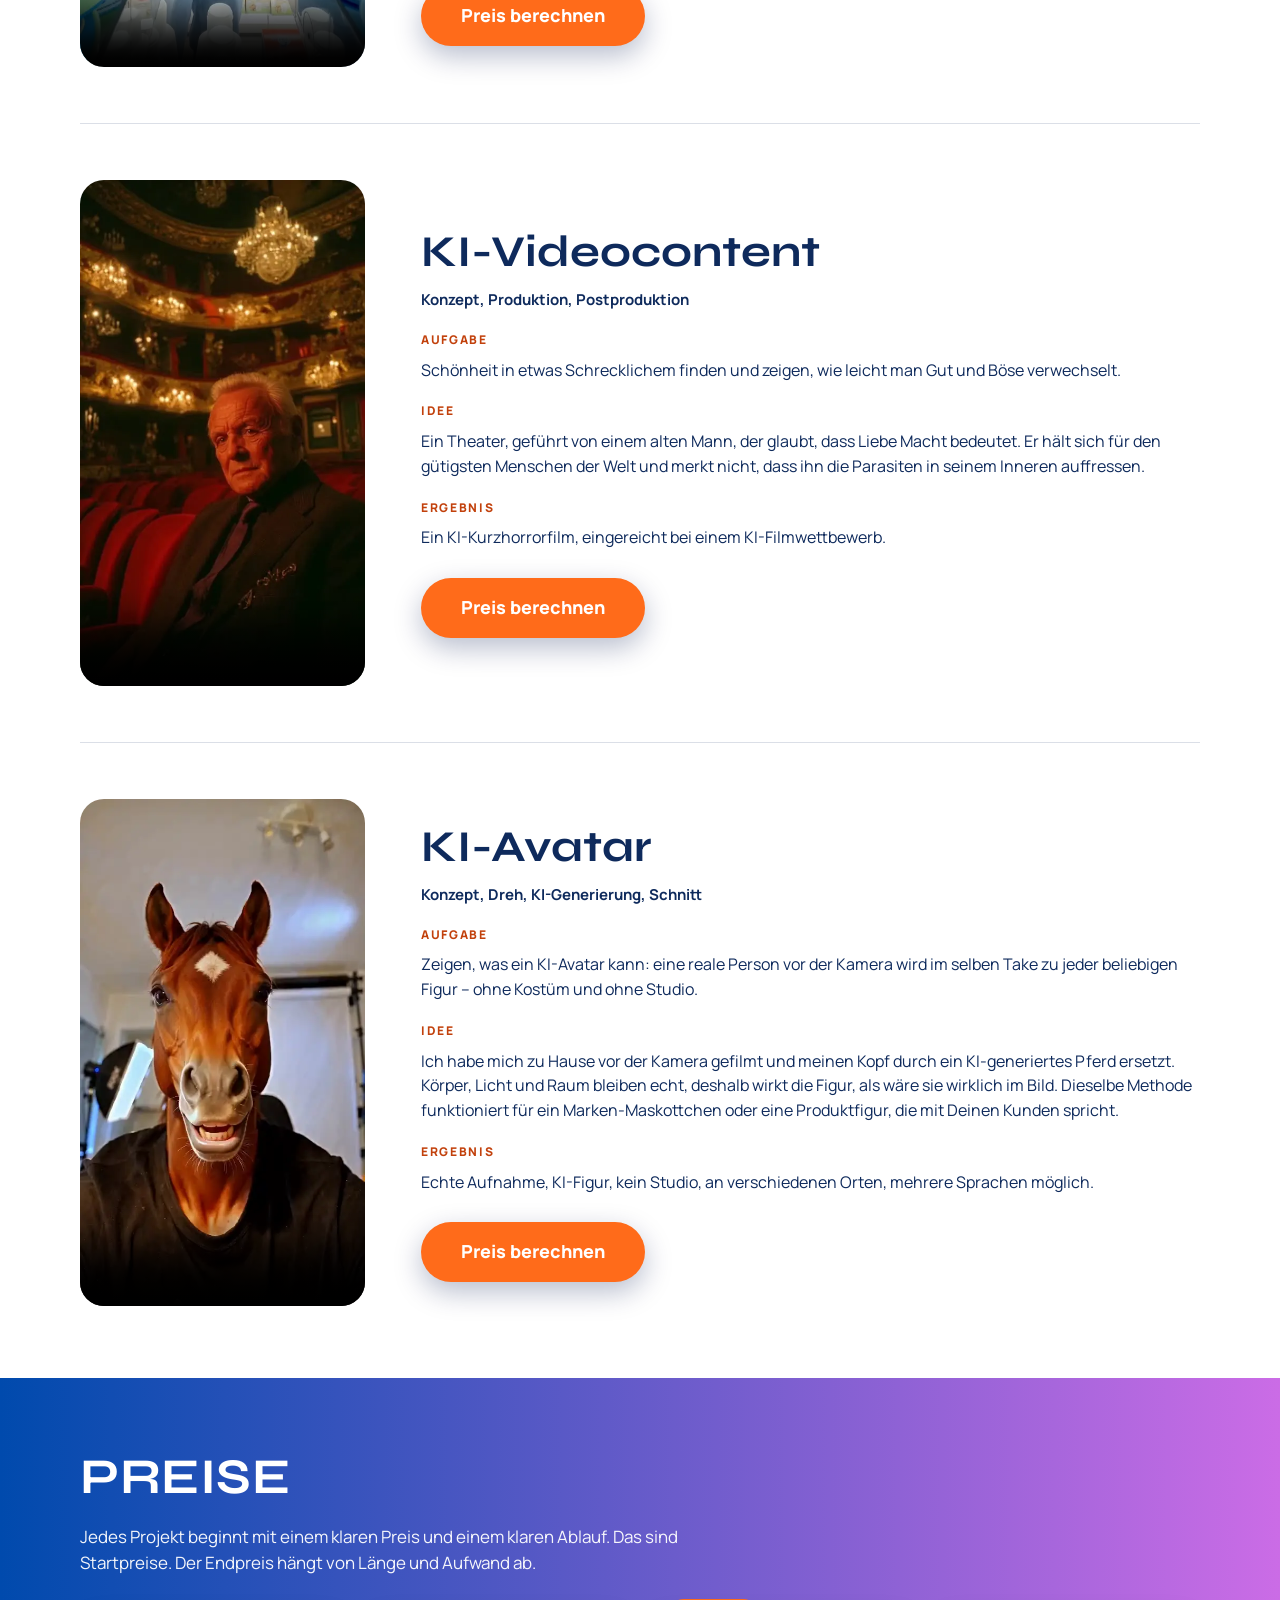
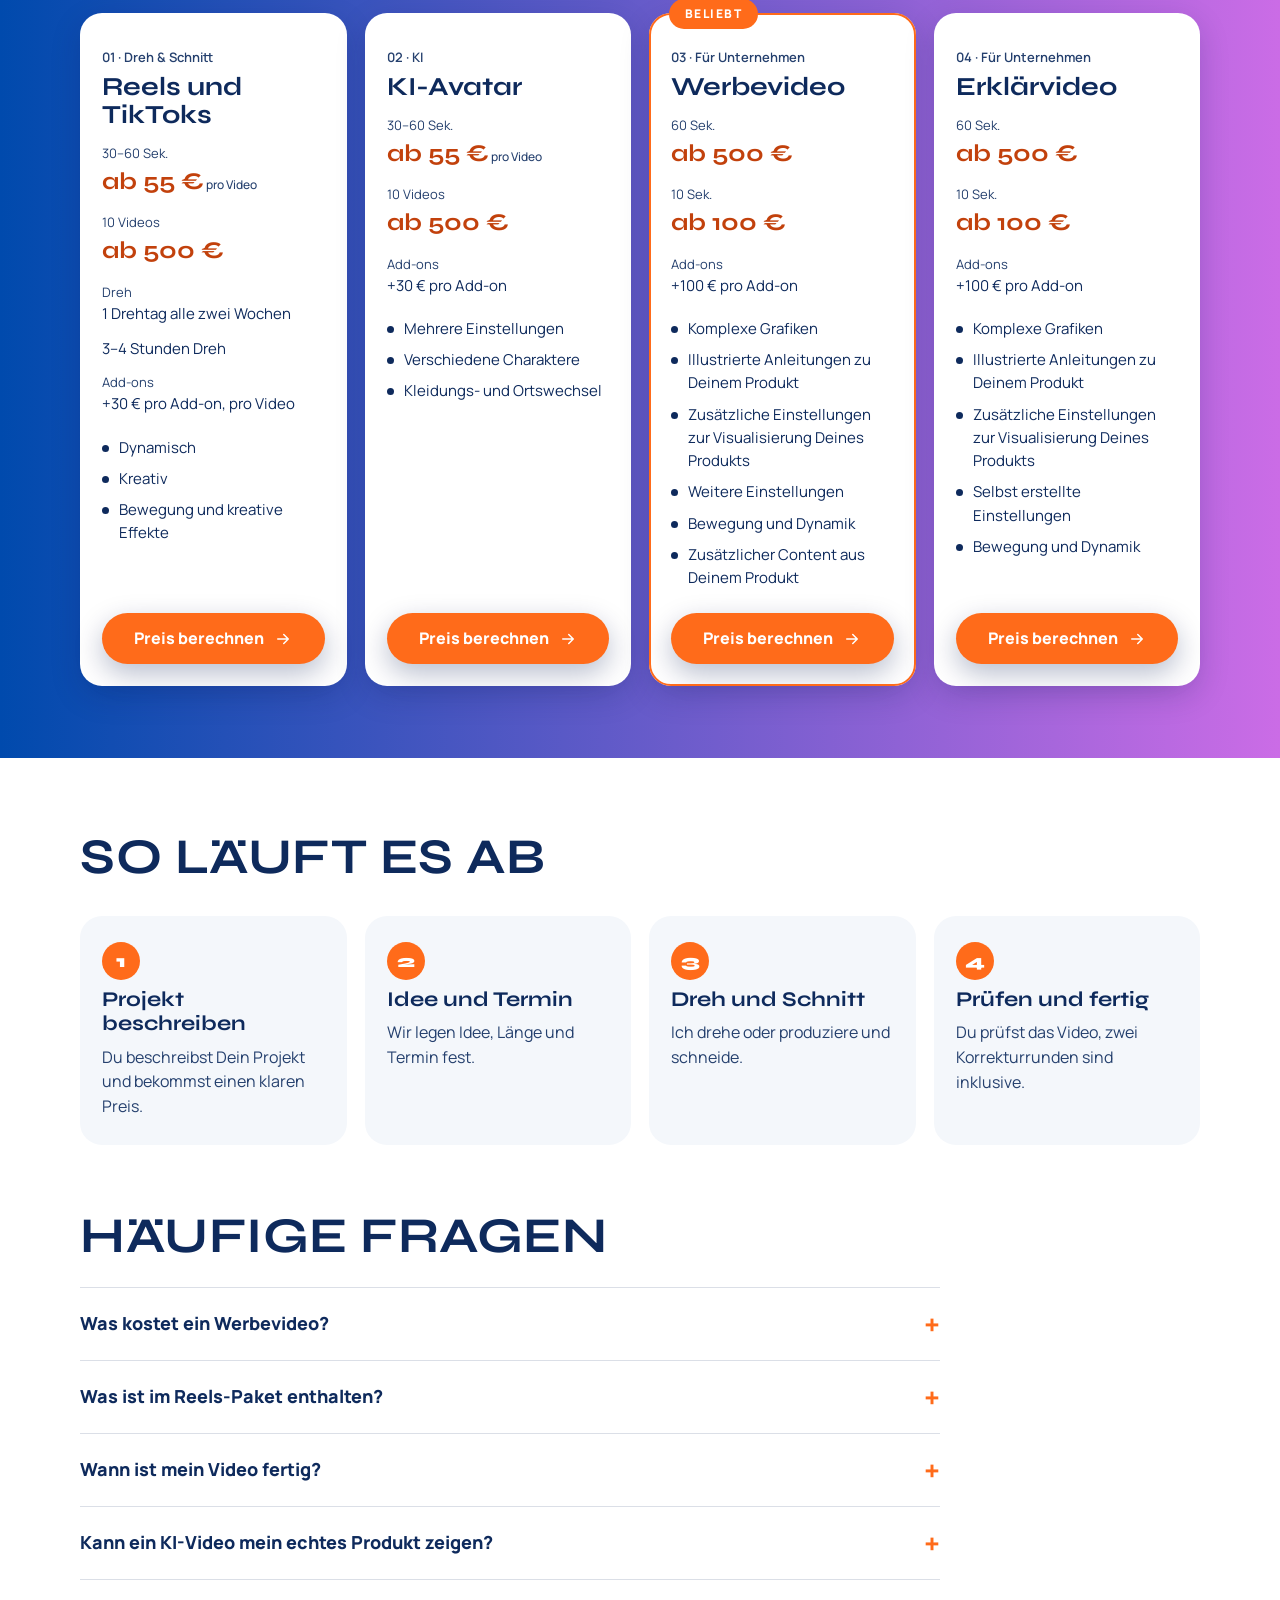
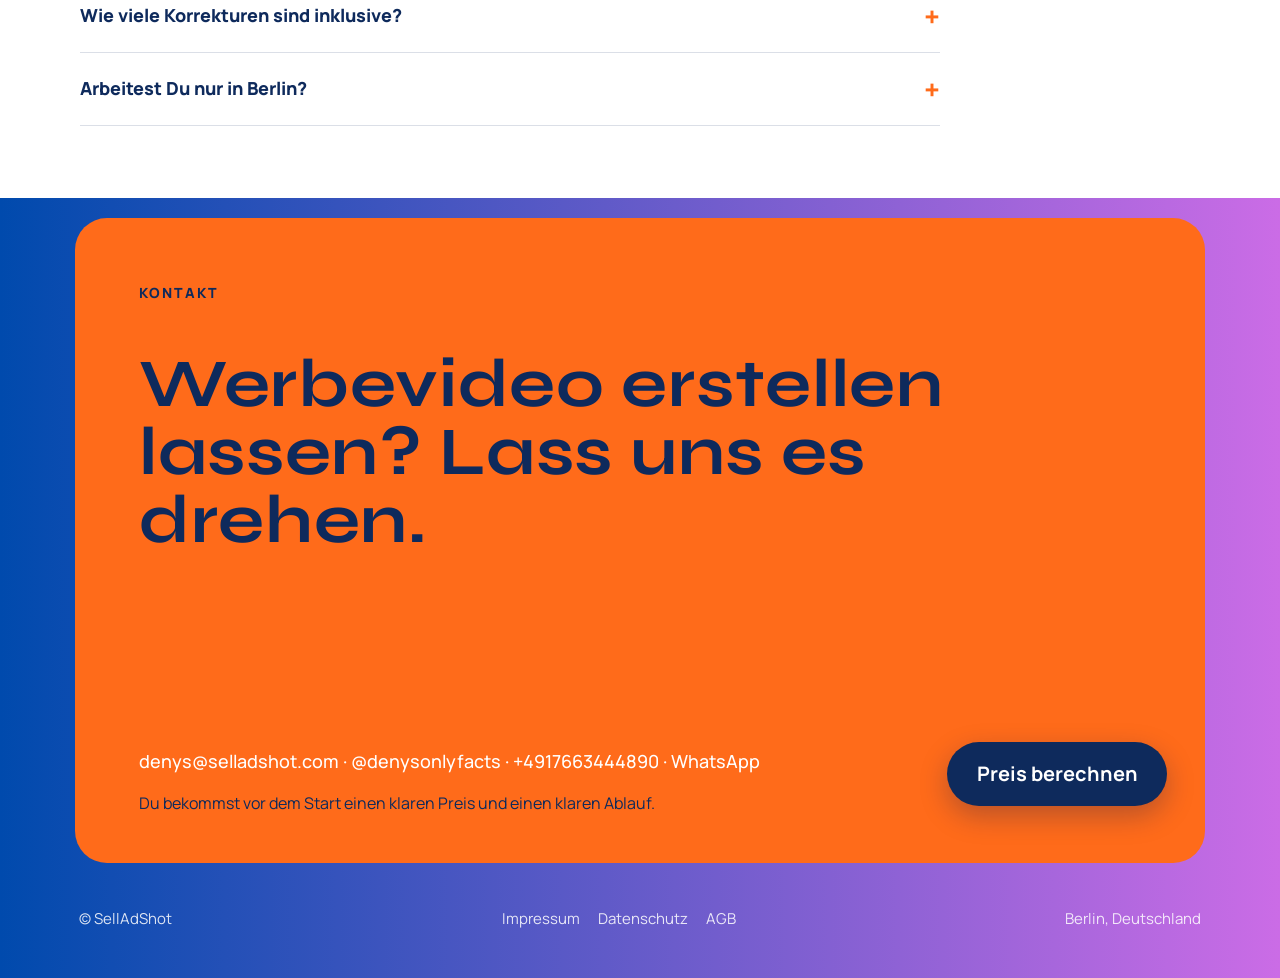
==== commit 59742097: "Site copy: keyword-focused hero, About, section captions, process steps, FAQ (+FAQPage schema), new " ====
--- a/de/index.html
+++ b/de/index.html
@@ -3,8 +3,8 @@
 <head>
 <meta charset="utf-8">
 <meta name="viewport" content="width=device-width,initial-scale=1,viewport-fit=cover">
-<title>Werbevideo erstellen lassen | SellAdShot</title>
-<meta name="description" content="Werbevideo erstellen lassen in Berlin: Erklärvideos, Produktvideos, Reels und TikToks sowie KI-Video und KI-Foto. Klarer Preis und klarer Ablauf vor dem Start.">
+<title>Werbevideo erstellen lassen ab 100 € | Videoproduktion Berlin</title>
+<meta name="description" content="Werbevideo erstellen lassen in Berlin: Reels ab 55 €, Werbe- und Erklärvideos ab 100 €. Dreh, Schnitt und KI-Video aus einer Hand, klarer Preis vor dem Start.">
 <link rel="canonical" href="https://selladshot.com/de/">
 <link rel="alternate" hreflang="en" href="https://selladshot.com/">
 <link rel="alternate" hreflang="de" href="https://selladshot.com/de/">
@@ -26,10 +26,10 @@
 <meta name="theme-color" content="#004aad">
 <link rel="preload" href="../syne-latin-800-normal.woff2" as="font" type="font/woff2" crossorigin>
 <link rel="preload" href="../manrope-latin-500-normal.woff2" as="font" type="font/woff2" crossorigin>
-<script type="application/ld+json">{"@context":"https://schema.org","@graph":[{"@type":"ProfessionalService","@id":"https://selladshot.com/#business","name":"SellAdShot","url":"https://selladshot.com/de/","image":"https://selladshot.com/og-de.jpg","description":"Erklärvideos, Werbevideos, Reels und TikToks sowie KI-Video und KI-Foto aus Berlin.","email":"denys@selladshot.com","telephone":"+4917663444890","address":{"@type":"PostalAddress","addressLocality":"Berlin","addressCountry":"DE"},"areaServed":["Berlin","Deutschland"],"inLanguage":"de","founder":{"@type":"Person","name":"Denys Myroniuk"},"sameAs":["https://instagram.com/denysonlyfacts"]},{"@type":"VideoObject","name":"Krautbad-Werbung","description":"Werbung für eine Babyprodukte-Marke: Konzept, Produktion und Schnitt.","thumbnailUrl":"https://selladshot.com/b.jpg","contentUrl":"https://selladshot.com/b.mp4","uploadDate":"2026-11-15T12:00:00+01:00","duration":"PT52S","publisher":{"@id":"https://selladshot.com/#business"}},{"@type":"VideoObject","name":"KI-Videocontent","description":"KI-Kurzhorrorfilm, eingereicht bei einem KI-Filmwettbewerb.","thumbnailUrl":"https://selladshot.com/h.jpg","contentUrl":"https://selladshot.com/h.mp4","uploadDate":"2026-11-15T12:00:00+01:00","duration":"PT47S","publisher":{"@id":"https://selladshot.com/#business"}},{"@type":"VideoObject","name":"KI-Avatar","description":"Eine reale Person vor der Kamera wird im selben Take zu jeder Figur: KI-Avatar-Demo.","thumbnailUrl":"https://selladshot.com/c1.jpg","contentUrl":"https://selladshot.com/c1.mp4","uploadDate":"2026-11-15T12:00:00+01:00","duration":"PT7S","publisher":{"@id":"https://selladshot.com/#business"}}]}</script>
-<link rel="stylesheet" href="../style.css?v=51">
+<script type="application/ld+json">{"@context":"https://schema.org","@graph":[{"@type":"ProfessionalService","@id":"https://selladshot.com/#business","name":"SellAdShot","url":"https://selladshot.com/de/","image":"https://selladshot.com/og-de.jpg","description":"Erklärvideos, Werbevideos, Reels und TikToks sowie KI-Video und KI-Foto aus Berlin.","email":"denys@selladshot.com","telephone":"+4917663444890","address":{"@type":"PostalAddress","addressLocality":"Berlin","addressCountry":"DE"},"serviceType":["Werbevideo","Erklärvideo","Reels und TikToks","KI-Video","KI-Foto"],"areaServed":["Berlin","Deutschland"],"inLanguage":"de","founder":{"@type":"Person","name":"Denys Myroniuk"},"sameAs":["https://instagram.com/denysonlyfacts"]},{"@type":"FAQPage","mainEntity":[{"@type":"Question","name":"Was kostet ein Werbevideo?","acceptedAnswer":{"@type":"Answer","text":"Ein 60-Sekunden-Werbevideo startet bei 500 €, ein 10-Sekunden-Clip bei 100 €. Reels und TikToks (30–60 Sek.) gibt es ab 55 € pro Video. Den Endpreis nenne ich Dir vor dem Start."}},{"@type":"Question","name":"Was ist im Reels-Paket enthalten?","acceptedAnswer":{"@type":"Answer","text":"Ein Drehtag alle zwei Wochen mit 3–4 Stunden Dreh, dazu Schnitt und Effekte. 10 Videos starten bei 500 €, Add-ons kosten +30 € pro Video."}},{"@type":"Question","name":"Wann ist mein Video fertig?","acceptedAnswer":{"@type":"Answer","text":"Das hängt von Länge und Aufwand ab. Du bekommst vor dem Start einen festen Termin."}},{"@type":"Question","name":"Kann ein KI-Video mein echtes Produkt zeigen?","acceptedAnswer":{"@type":"Answer","text":"Ja. Logos, Verpackungen und Produkte füge ich aus Deinen Originalfotos ein, damit sie exakt stimmen."}},{"@type":"Question","name":"Wie viele Korrekturen sind inklusive?","acceptedAnswer":{"@type":"Answer","text":"Zwei Korrekturrunden."}},{"@type":"Question","name":"Arbeitest Du nur in Berlin?","acceptedAnswer":{"@type":"Answer","text":"Gedreht wird in Berlin und Umgebung. KI-Video, Schnitt und Beratung gehen für ganz Deutschland."}}]},{"@type":"VideoObject","name":"Krautbad-Werbung","description":"Werbung für eine Babyprodukte-Marke: Konzept, Produktion und Schnitt.","thumbnailUrl":"https://selladshot.com/b.jpg","contentUrl":"https://selladshot.com/b.mp4","uploadDate":"2026-11-15T12:00:00+01:00","duration":"PT52S","publisher":{"@id":"https://selladshot.com/#business"}},{"@type":"VideoObject","name":"KI-Videocontent","description":"KI-Kurzhorrorfilm, eingereicht bei einem KI-Filmwettbewerb.","thumbnailUrl":"https://selladshot.com/h.jpg","contentUrl":"https://selladshot.com/h.mp4","uploadDate":"2026-11-15T12:00:00+01:00","duration":"PT47S","publisher":{"@id":"https://selladshot.com/#business"}},{"@type":"VideoObject","name":"KI-Avatar","description":"Eine reale Person vor der Kamera wird im selben Take zu jeder Figur: KI-Avatar-Demo.","thumbnailUrl":"https://selladshot.com/c1.jpg","contentUrl":"https://selladshot.com/c1.mp4","uploadDate":"2026-11-15T12:00:00+01:00","duration":"PT7S","publisher":{"@id":"https://selladshot.com/#business"}}]}</script>
+<link rel="stylesheet" href="../style.css?v=52">
 <link rel="stylesheet" href="/chat.css?v=9">
-<link rel="stylesheet" href="/popup.css?v=3">
+<link rel="stylesheet" href="/popup.css?v=6">
 <link rel="icon" href="/favicon.ico" sizes="any">
 <link rel="icon" type="image/png" sizes="48x48" href="/favicon-48.png">
 <link rel="icon" type="image/png" sizes="192x192" href="/favicon-192.png">
@@ -51,7 +51,7 @@
     <div class="hrow">
       <div class="htext">
         <h1>Umsatz<br>durch Videos<br>generieren.</h1>
-        <p class="sub">Klarer Ablauf und klarer Preis, bevor wir starten.</p>
+        <p class="sub">150.000 Aufrufe und über 50 Bestellungen aus einem einzigen Video. Du bekommst vor dem Start einen klaren Preis und einen klaren Ablauf.</p>
         <div class="chips"><span>Erklärvideos</span><span>Werbevideos</span><span>Reels und TikToks</span><span>KI-Video</span><span>KI-Foto</span></div>
         <a class="btn" href="#contact">Preis berechnen</a>
       </div>
@@ -68,12 +68,12 @@
 <main>
 <section class="about white">
   <div class="wrap arow">
-    <img class="face" src="../about.webp" alt="Denys Myroniuk, Videoeditor und Content-Produzent in Berlin" loading="lazy">
+    <img class="face" src="../about.webp" alt="Denys Myroniuk, Videograf und Videoeditor in Berlin" loading="lazy">
     <div class="atext">
       <h2 class="dark">Über mich</h2>
-      <p>Ich bin Denys, ausgebildeter Medieninformatiker. Ich produziere aus komplexen Produkten klare, spannungsvolle Videos, die Menschen begeistern oder dabei helfen, das Produkt besser zu verstehen.</p>
-      <p>So erstelle ich eindrucksvolle Aufnahmen, die genau zeigen, wie ein Produkt funktioniert, deutlich schneller und günstiger, als das bei einem 3D-Grafiker rauskommt. Ich nutze KI-Technologien mit digitaler Videobearbeitung, um effizient und mit hoher Qualität das Ergebnis rauszukriegen.</p>
-      <p>Ich arbeite vor allem mit Eigenmarken, Herstellern und Handwerksbetrieben und erstelle Erklärvideos, Werbevideos, Reels und TikToks im Kurzformat sowie KI-Video und KI-Fotografie – stets DSGVO-konform und mit sorgfältigem Umgang mit personenbezogenen Daten. Jedes Projekt beginnt mit einem klaren Preis und einem klaren Ablauf.</p>
+      <p>Ich bin Denys, ausgebildeter Medieninformatiker und Videograf in Berlin. Ich produziere aus komplexen Produkten klare, spannungsvolle Videos, die Menschen begeistern oder dabei helfen, das Produkt besser zu verstehen.</p>
+      <p>So erstelle ich eindrucksvolle Erklärvideos und Werbevideos, die genau zeigen, wie ein Produkt funktioniert, deutlich schneller und günstiger, als das bei einem 3D-Grafiker rauskommt. Ich nutze KI-Technologien mit digitaler Videobearbeitung, um effizient und mit hoher Qualität das Ergebnis rauszukriegen.</p>
+      <p>Ich arbeite vor allem mit Eigenmarken, Herstellern und Handwerksbetrieben und biete Videoproduktion in Berlin an: Werbevideos, Erklärvideos, Reels und TikToks im Kurzformat sowie KI-Video und KI-Fotografie – stets DSGVO-konform und mit sorgfältigem Umgang mit personenbezogenen Daten. Jedes Projekt beginnt mit einem klaren Preis und einem klaren Ablauf.</p>
       <a class="btn" href="#contact">Preis berechnen</a>
     </div>
   </div>
@@ -81,7 +81,8 @@
 
 <section class="grad" id="content">
   <div class="wrap">
-    <h2>Content-Produktion</h2>
+    <h2>Videoproduktion in Berlin</h2>
+    <p class="intro">Kurze Videos, die Deine Kunden wirklich anschauen, bei Dir vor Ort gedreht und fertig geschnitten.</p>
     <div class="grid g5"><video class="tile v916" controls playsinline preload="none" poster="../b.webp" src="../b.mp4" aria-label="Video Content-Produktion"></video><video class="tile v916 phoneonly" controls playsinline preload="none" poster="../m.webp" src="../m.mp4" aria-label="Video Content-Produktion"></video><video class="tile v916" controls playsinline preload="none" poster="../n.webp" src="../n.mp4" aria-label="Video Content-Produktion"></video><video class="tile v916" controls playsinline preload="none" poster="../w.webp" src="../w.mp4" aria-label="Video Content-Produktion"></video><video class="tile v916" controls playsinline preload="none" poster="../p.webp" src="../p.mp4" aria-label="Video Content-Produktion"></video><video class="tile v916" controls playsinline preload="none" poster="../c3.webp" src="../c3.mp4" aria-label="Video Content-Produktion"></video></div>
     <div class="cta"><a class="btn" href="#contact">Preis berechnen</a></div>
   </div>
@@ -90,6 +91,7 @@
 <section class="white" id="ai-video">
   <div class="wrap">
     <h2 class="dark">KI-Produktion</h2>
+    <p class="intro">Dein Produkt in 60 Sekunden verständlich gemacht. Wenn ein Dreh zu teuer oder unmöglich ist, zeige ich es als KI-Video.</p>
     <div class="grid g3"><video class="tile v169" controls playsinline preload="none" poster="../a2.webp" src="../a2.mp4" aria-label="Video KI-Produktion"></video><video class="tile v169" controls playsinline preload="none" poster="../h.webp" src="../h.mp4" aria-label="Video KI-Produktion"></video><video class="tile v169" controls playsinline preload="none" poster="../ex.webp" src="../ex.mp4" aria-label="Video KI-Produktion"></video><video class="tile v169" controls playsinline preload="none" poster="../wf.webp" src="../wf.mp4" aria-label="Video KI-Produktion"></video><video class="tile v169" controls playsinline preload="none" poster="../a1.webp" src="../a1.mp4" aria-label="Video KI-Produktion"></video><video class="tile v169" controls playsinline preload="none" poster="../c2.webp" src="../c2.mp4" aria-label="Video KI-Produktion"></video></div>
     <div class="cta"><a class="btn" href="#contact">Preis berechnen</a></div>
   </div>
@@ -98,6 +100,7 @@
 <section class="grad" id="ai-photo">
   <div class="wrap">
     <h2>KI-Foto-Generierung</h2>
+    <p class="intro">Produktbilder und Kampagnenmotive ohne Fotoshooting.</p>
     <div class="grid g4 photos"><div class="ph"><img src="../ai1.webp" alt="KI-generiertes Modefoto: Model in einem pinken Federkleid vor einer Premierenwand" style="object-position:50% 50%" loading="lazy" data-rm></div><div class="ph"><img src="../ai2.webp" alt="KI-generiertes Modefoto: lachendes Model in schwarzem Hoodie und Jogginghose" style="object-position:50% 50%" loading="lazy" data-rm></div><div class="ph"><img src="../ai3.webp" alt="KI-generiertes Beautyfoto: Nahaufnahme mit goldener Sonnenbrille, Lederhandschuh und Pelzkragen" style="object-position:0% 0%" loading="lazy" data-rm></div><div class="ph"><img src="../ai4.webp" alt="KI-generiertes Lifestylefoto: Frau in brauner Lederjacke vor blühender Bougainvillea" style="object-position:50% 100%" loading="lazy" data-rm></div><div class="ph tall"><img src="../ai5.webp" alt="KI-generiertes Beauty-Porträt: Gesicht mit Hand und Ringen, Nahaufnahme" style="object-position:27.1% 44.8%" loading="lazy" data-rm></div><div class="ph tall"><img src="../ai6.webp" alt="KI-generiertes Modefoto: Model in weißer Loungewear und bunten Sneakern" style="object-position:50% 58%" loading="lazy" data-rm></div><div class="ph tall"><img src="../ai7.webp" alt="KI-generiertes Streetwear-Foto: Model im lilafarbenen Hoodie-Set in einem Parkhaus" style="object-position:50% 50%" loading="lazy" data-rm></div><div class="ph tall"><img src="../ai8.webp" alt="KI-generiertes Sportswear-Foto: Frau im braunen Half-Zip-Shirt in einem hellen Raum" style="object-position:50% 18%" loading="lazy" data-rm></div></div>
     <div class="cta"><a class="btn" href="#contact">Preis berechnen</a></div>
   </div>
@@ -122,6 +125,15 @@
   </div>
 </section>
 
+<section class="white" id="ablauf">
+  <div class="wrap">
+    <h2 class="dark">So läuft es ab</h2>
+    <ol class="steps"><li><b>Projekt beschreiben</b><span>Du beschreibst Dein Projekt und bekommst einen klaren Preis.</span></li><li><b>Idee und Termin</b><span>Wir legen Idee, Länge und Termin fest.</span></li><li><b>Dreh und Schnitt</b><span>Ich drehe oder produziere und schneide.</span></li><li><b>Prüfen und fertig</b><span>Du prüfst das Video, zwei Korrekturrunden sind inklusive.</span></li></ol>
+    <h2 class="dark faqh" id="faq">Häufige Fragen</h2>
+    <div class="faq"><details><summary>Was kostet ein Werbevideo?</summary><p>Ein 60-Sekunden-Werbevideo startet bei 500 €, ein 10-Sekunden-Clip bei 100 €. Reels und TikToks (30–60 Sek.) gibt es ab 55 € pro Video. Den Endpreis nenne ich Dir vor dem Start.</p></details><details><summary>Was ist im Reels-Paket enthalten?</summary><p>Ein Drehtag alle zwei Wochen mit 3–4 Stunden Dreh, dazu Schnitt und Effekte. 10 Videos starten bei 500 €, Add-ons kosten +30 € pro Video.</p></details><details><summary>Wann ist mein Video fertig?</summary><p>Das hängt von Länge und Aufwand ab. Du bekommst vor dem Start einen festen Termin.</p></details><details><summary>Kann ein KI-Video mein echtes Produkt zeigen?</summary><p>Ja. Logos, Verpackungen und Produkte füge ich aus Deinen Originalfotos ein, damit sie exakt stimmen.</p></details><details><summary>Wie viele Korrekturen sind inklusive?</summary><p>Zwei Korrekturrunden.</p></details><details><summary>Arbeitest Du nur in Berlin?</summary><p>Gedreht wird in Berlin und Umgebung. KI-Video, Schnitt und Beratung gehen für ganz Deutschland.</p></details></div>
+  </div>
+</section>
+
 <section class="grad last" id="contact">
   <div class="wrap">
     <div class="panel">
@@ -137,6 +149,6 @@
 </main>
 <script src="../script.js?v=22" defer></script>
 <script src="/chat.js?v=24" defer></script>
-<script src="/popup.js?v=39" defer></script>
+<script src="/popup.js?v=44" defer></script>
 </body>
 </html>
--- a/style.css
+++ b/style.css
@@ -237,3 +237,21 @@
 @media (max-width:640px){html[lang=de] h1{font-size:min(46px,11.6vw)}}
 @media (min-width:1001px){html[lang=de] .htext{flex-basis:620px}}
 @media (min-width:641px){html[lang=de] .chead{font-size:68px;max-width:900px}}
+
+/* process + faq */
+.white .intro{color:var(--navy)}
+.steps{list-style:none;counter-reset:st;margin:0 0 64px;padding:0;display:grid;grid-template-columns:repeat(4,1fr);gap:18px}
+.steps li{counter-increment:st;background:var(--soft);border-radius:22px;padding:26px 22px;display:flex;flex-direction:column;gap:8px}
+.steps li::before{content:counter(st);width:38px;height:38px;border-radius:50%;background:var(--orange);color:#fff;font:800 18px Syne,Manrope,sans-serif;display:flex;align-items:center;justify-content:center}
+.steps b{font-family:Syne,Manrope,sans-serif;font-size:21px;line-height:1.15}
+.steps span{font-size:16px;color:var(--navy2)}
+.faqh{margin-bottom:24px}
+.faq{max-width:860px;border-top:1px solid rgba(14,42,92,.15)}
+.faq details{border-bottom:1px solid rgba(14,42,92,.15);padding:4px 0}
+.faq summary{cursor:pointer;list-style:none;display:flex;justify-content:space-between;align-items:center;gap:16px;padding:18px 0;font-weight:800;font-size:18px}
+.faq summary::-webkit-details-marker{display:none}
+.faq summary::after{content:"+";flex:0 0 auto;font-size:28px;line-height:1;color:var(--orange);transition:transform .2s}
+.faq details[open] summary::after{transform:rotate(45deg)}
+.faq details p{padding:0 40px 20px 0;font-size:17px;color:var(--navy2)}
+@media (max-width:1000px){.steps{grid-template-columns:repeat(2,1fr)}}
+@media (max-width:600px){.steps{grid-template-columns:1fr;margin-bottom:48px}.faq summary{font-size:17px}.faq details p{padding-right:8px;font-size:16px}}
--- a/popup.css
+++ b/popup.css
@@ -3,7 +3,7 @@
 .sap-ov *{box-sizing:border-box}
 .sap{position:relative;width:100%;max-width:640px;max-height:calc(100dvh - 40px);overflow:auto;background:#fff;border-radius:28px;box-shadow:0 30px 80px rgba(8,12,36,.45);padding:26px 40px 32px;display:flex;flex-direction:column;gap:20px}
 .sap-top{display:flex;flex-direction:column;gap:12px}
-.sap-meta{display:flex;justify-content:space-between;align-items:center;font-weight:700;font-size:13px;letter-spacing:.12em;text-transform:uppercase;color:#5b6485}
+.sap-meta{display:flex;justify-content:flex-end;align-items:center;font-weight:700;font-size:13px;letter-spacing:.12em;text-transform:uppercase;color:#5b6485}
 .sap-x{width:44px;height:44px;margin:-12px -12px -12px 0;border-radius:50%;border:0;background:#eef0f8;display:flex;align-items:center;justify-content:center;cursor:pointer;color:#1f2e5c}
 .sap-seg{display:flex;gap:6px}
 .sap-seg i{flex:1;height:6px;border-radius:3px;background:#e6e8f2}
@@ -46,7 +46,7 @@
 .sap-hp{position:absolute;left:-9999px;opacity:0}
 .sap-est{padding:18px 20px;border-radius:20px;background:#eef1fb;display:flex;flex-direction:column;gap:6px}
 .sap-est .lb{font-size:12px;font-weight:800;letter-spacing:.14em;text-transform:uppercase;color:#c2410c}
-.sap-est .pr{font-family:Syne,sans-serif;font-weight:800;font-size:34px;line-height:1.1}
+.sap-est .pr{display:flex;align-items:baseline;gap:8px;white-space:nowrap;font-family:Manrope,sans-serif;font-weight:800;font-size:clamp(26px,8.5vw,36px);line-height:1.1}.sap-est .pr .u{font-size:clamp(14px,4vw,16px);font-weight:800;color:#4a5378}
 .sap-est p{margin:0;font-size:14px;line-height:1.45;color:#4a5378}
 .sap-lead{margin:0;font-size:17px;line-height:1.45;color:#2a3358}
 @media (max-width:640px){
@@ -61,3 +61,6 @@
 }
 
 .sap h2:focus{outline:none}
+
+.sap-meta>span{position:absolute;width:1px;height:1px;overflow:hidden;clip:rect(0 0 0 0);white-space:nowrap}
+.sap-meta{margin-bottom:8px}
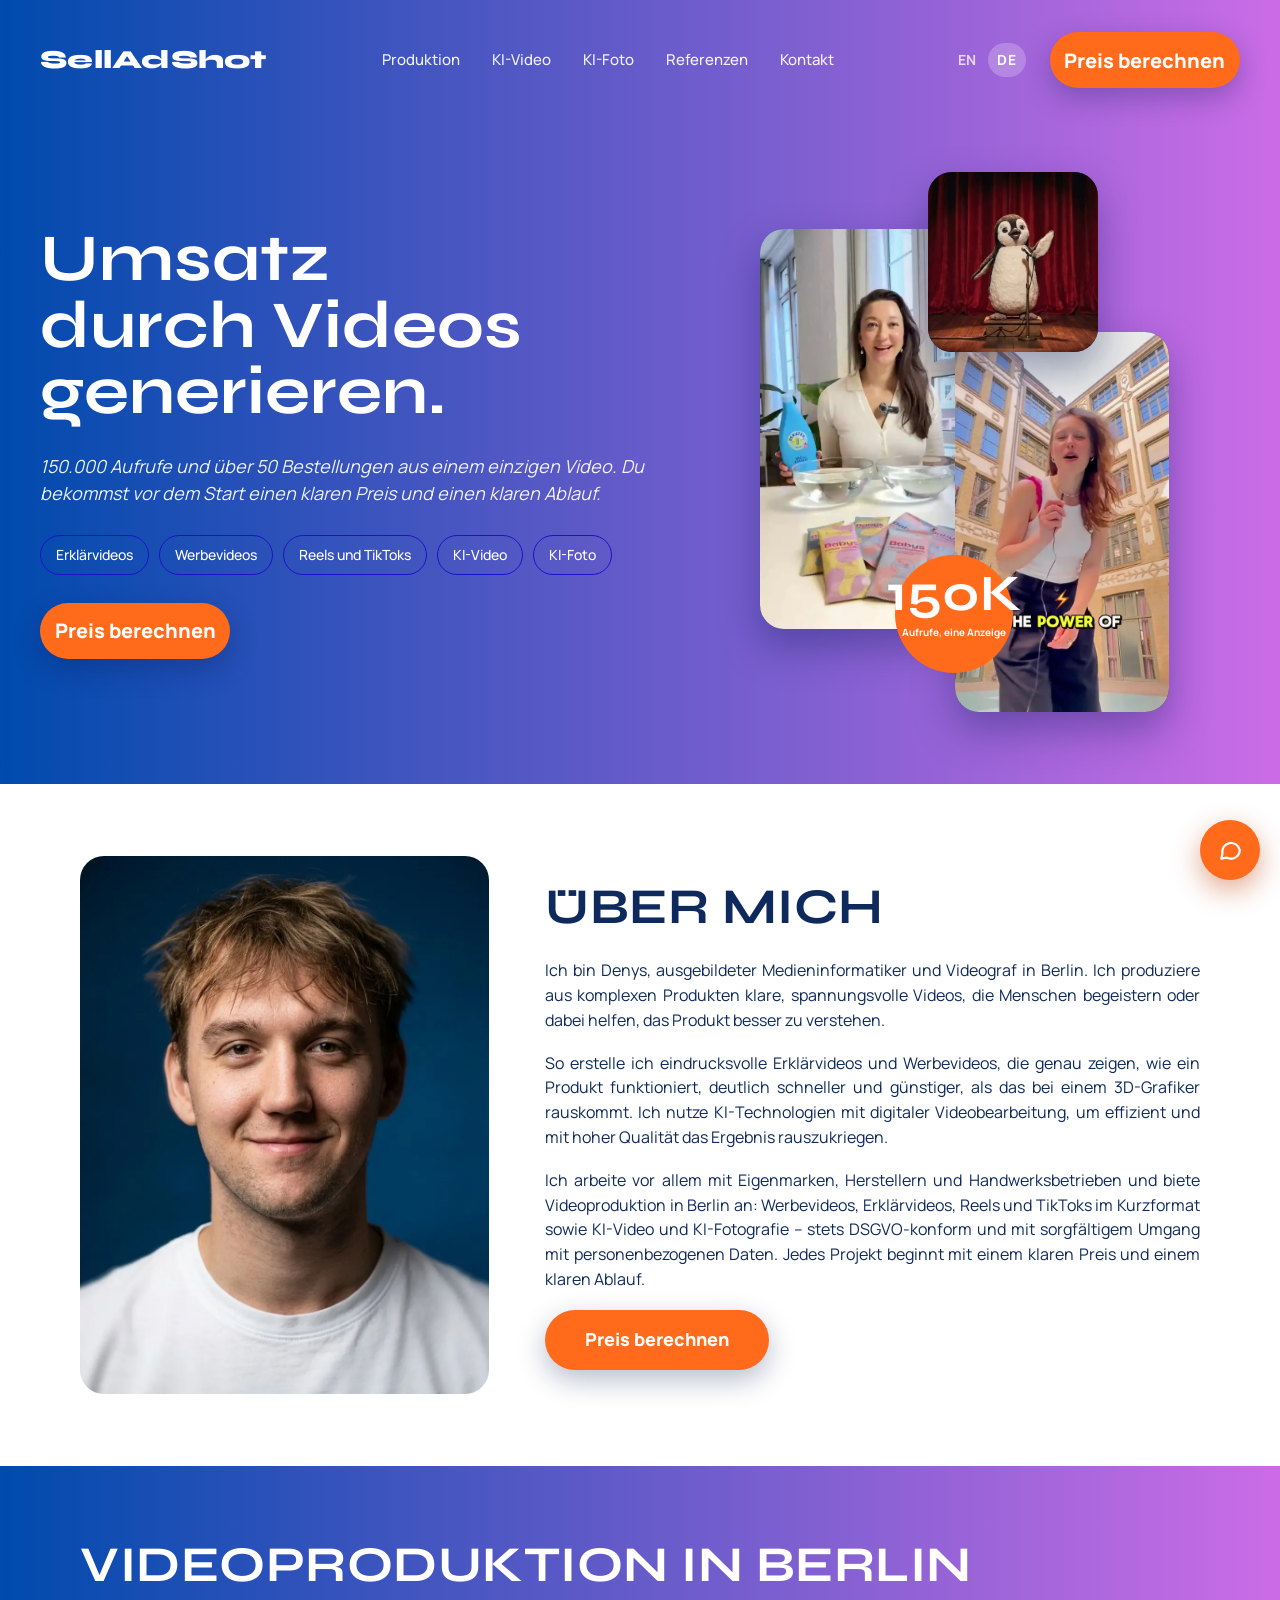
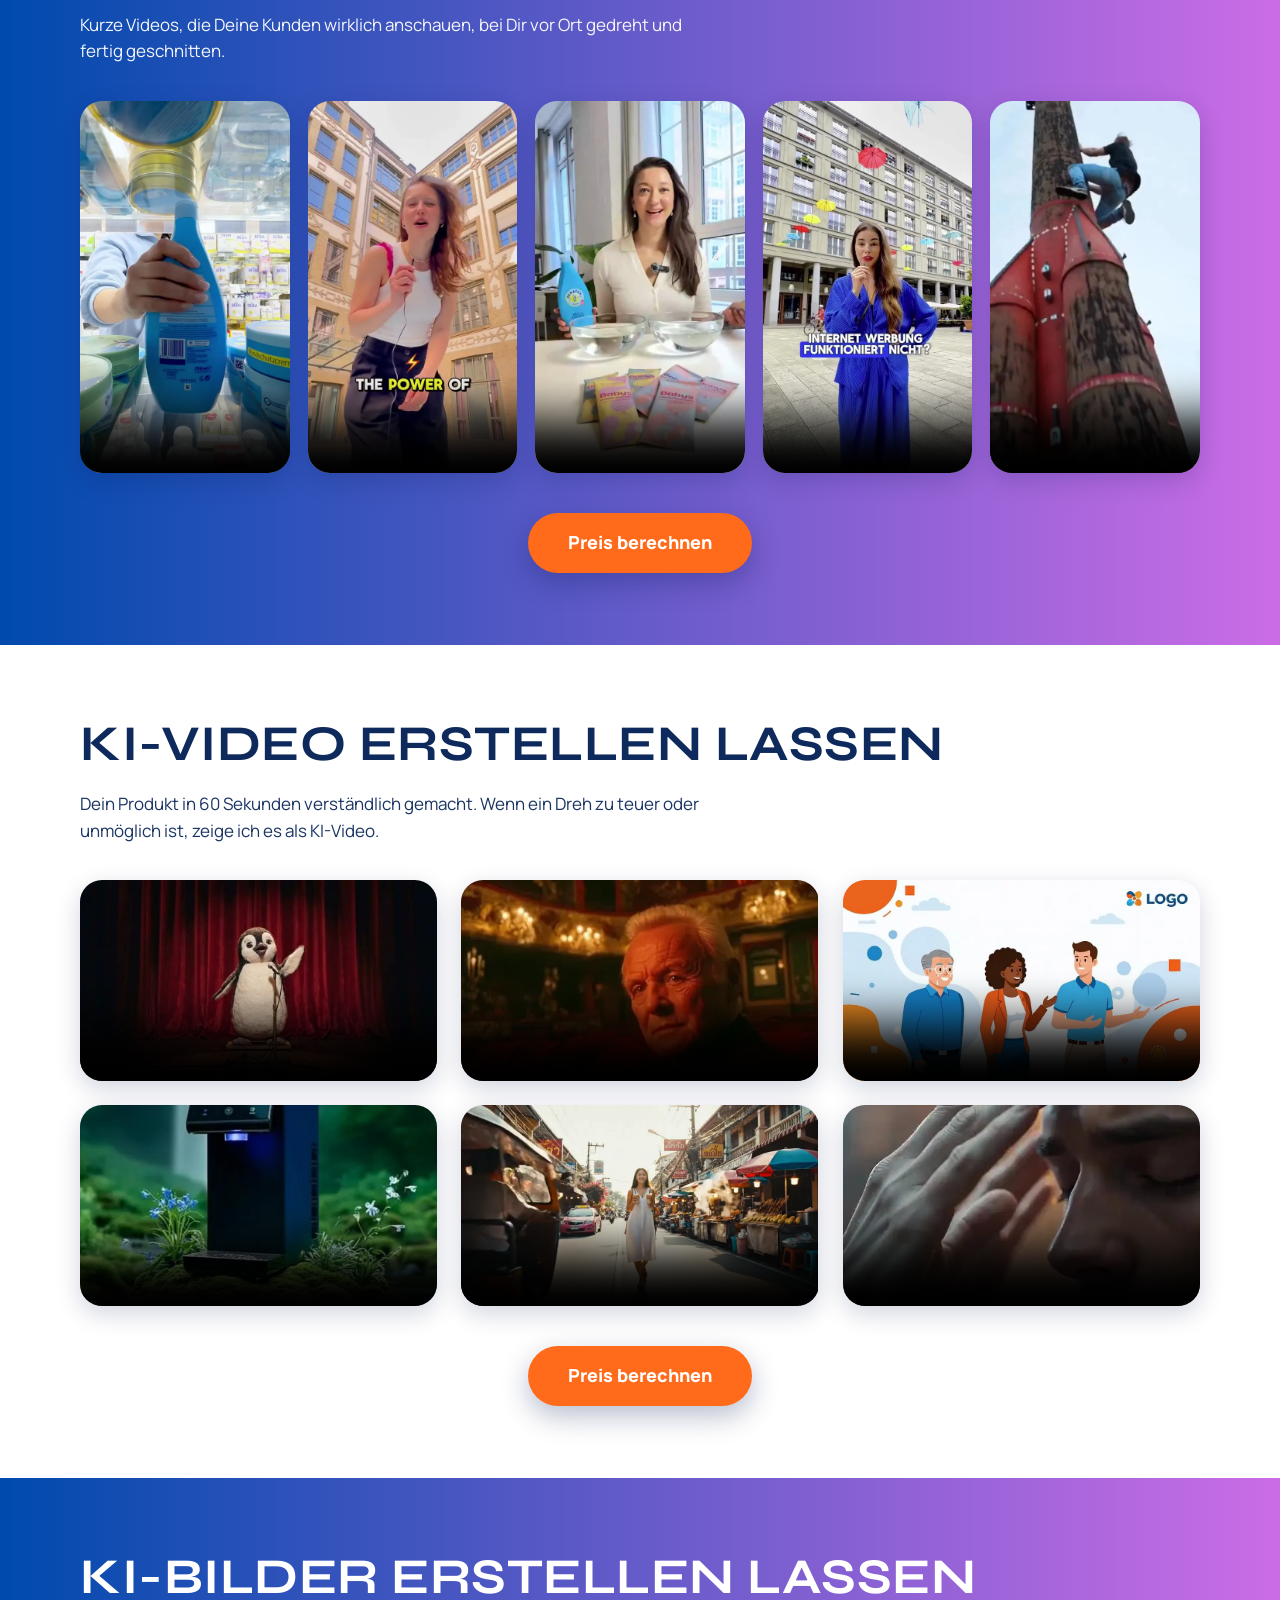
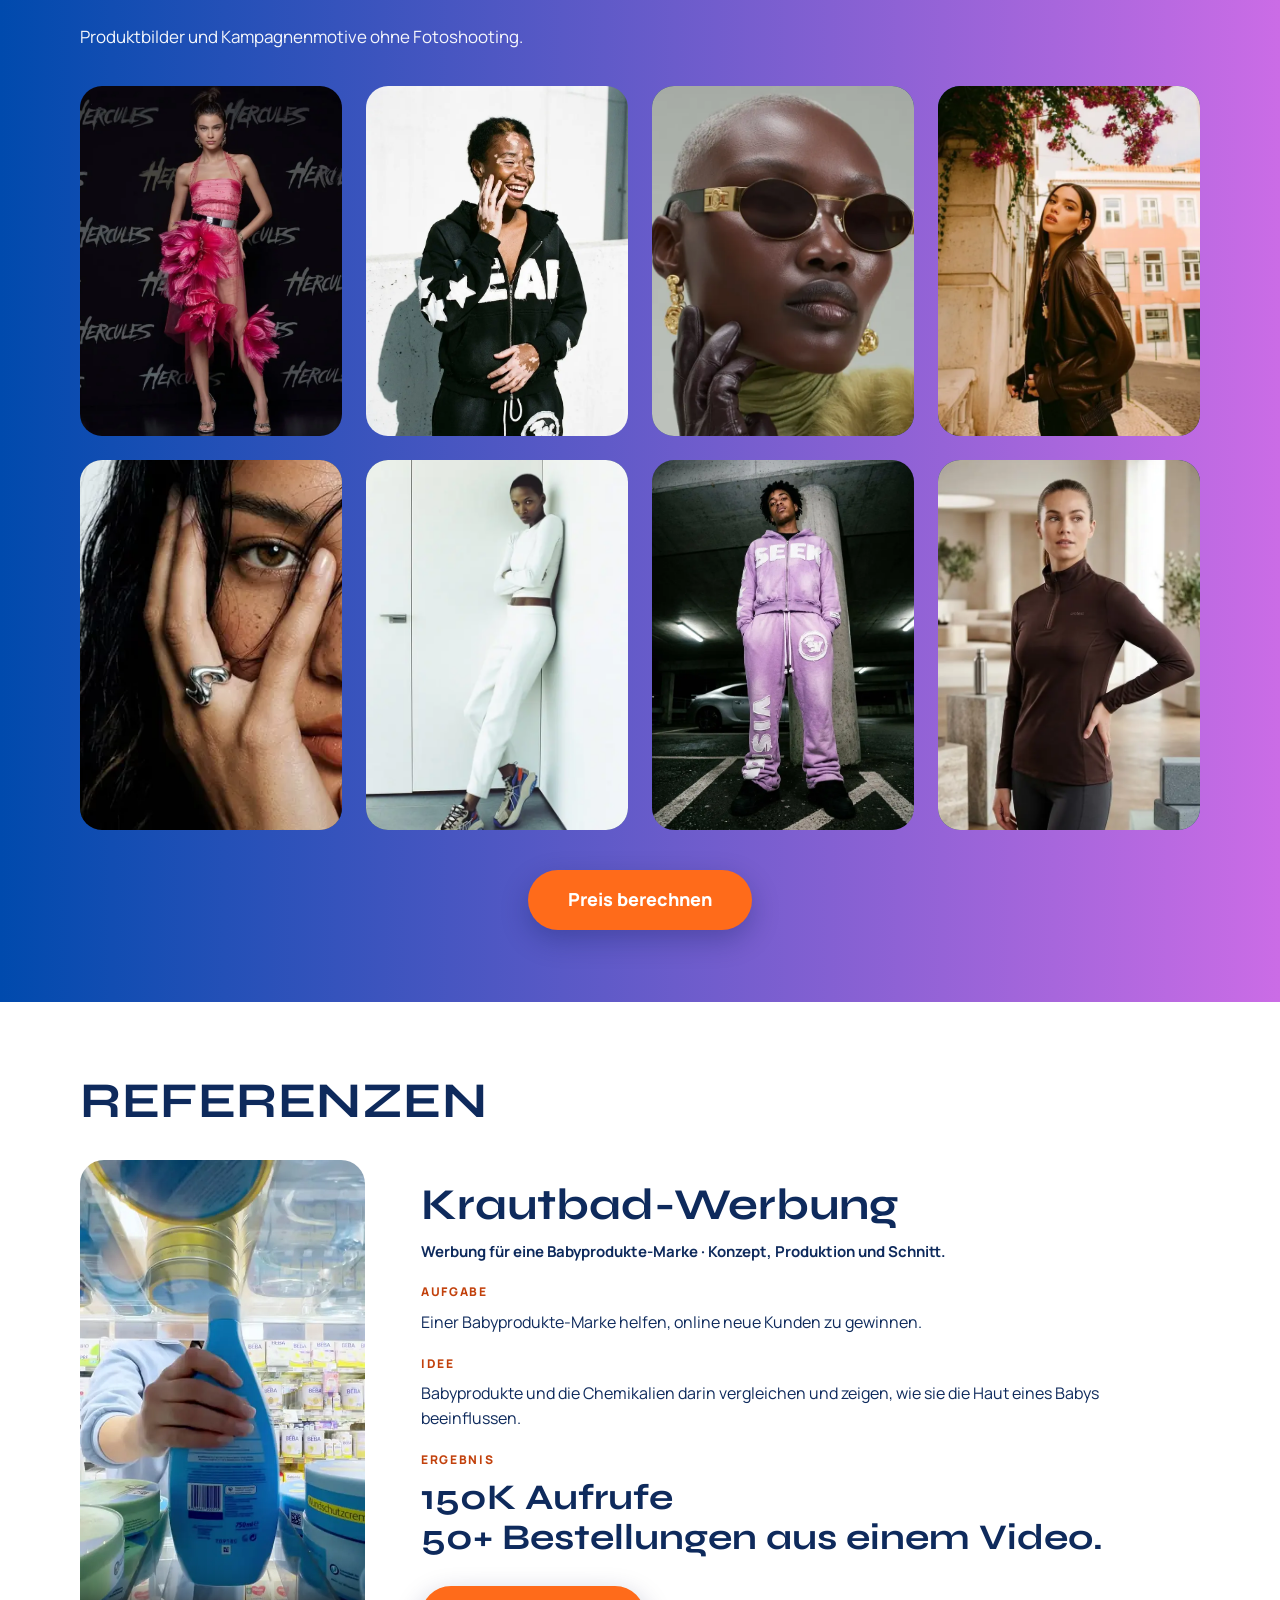
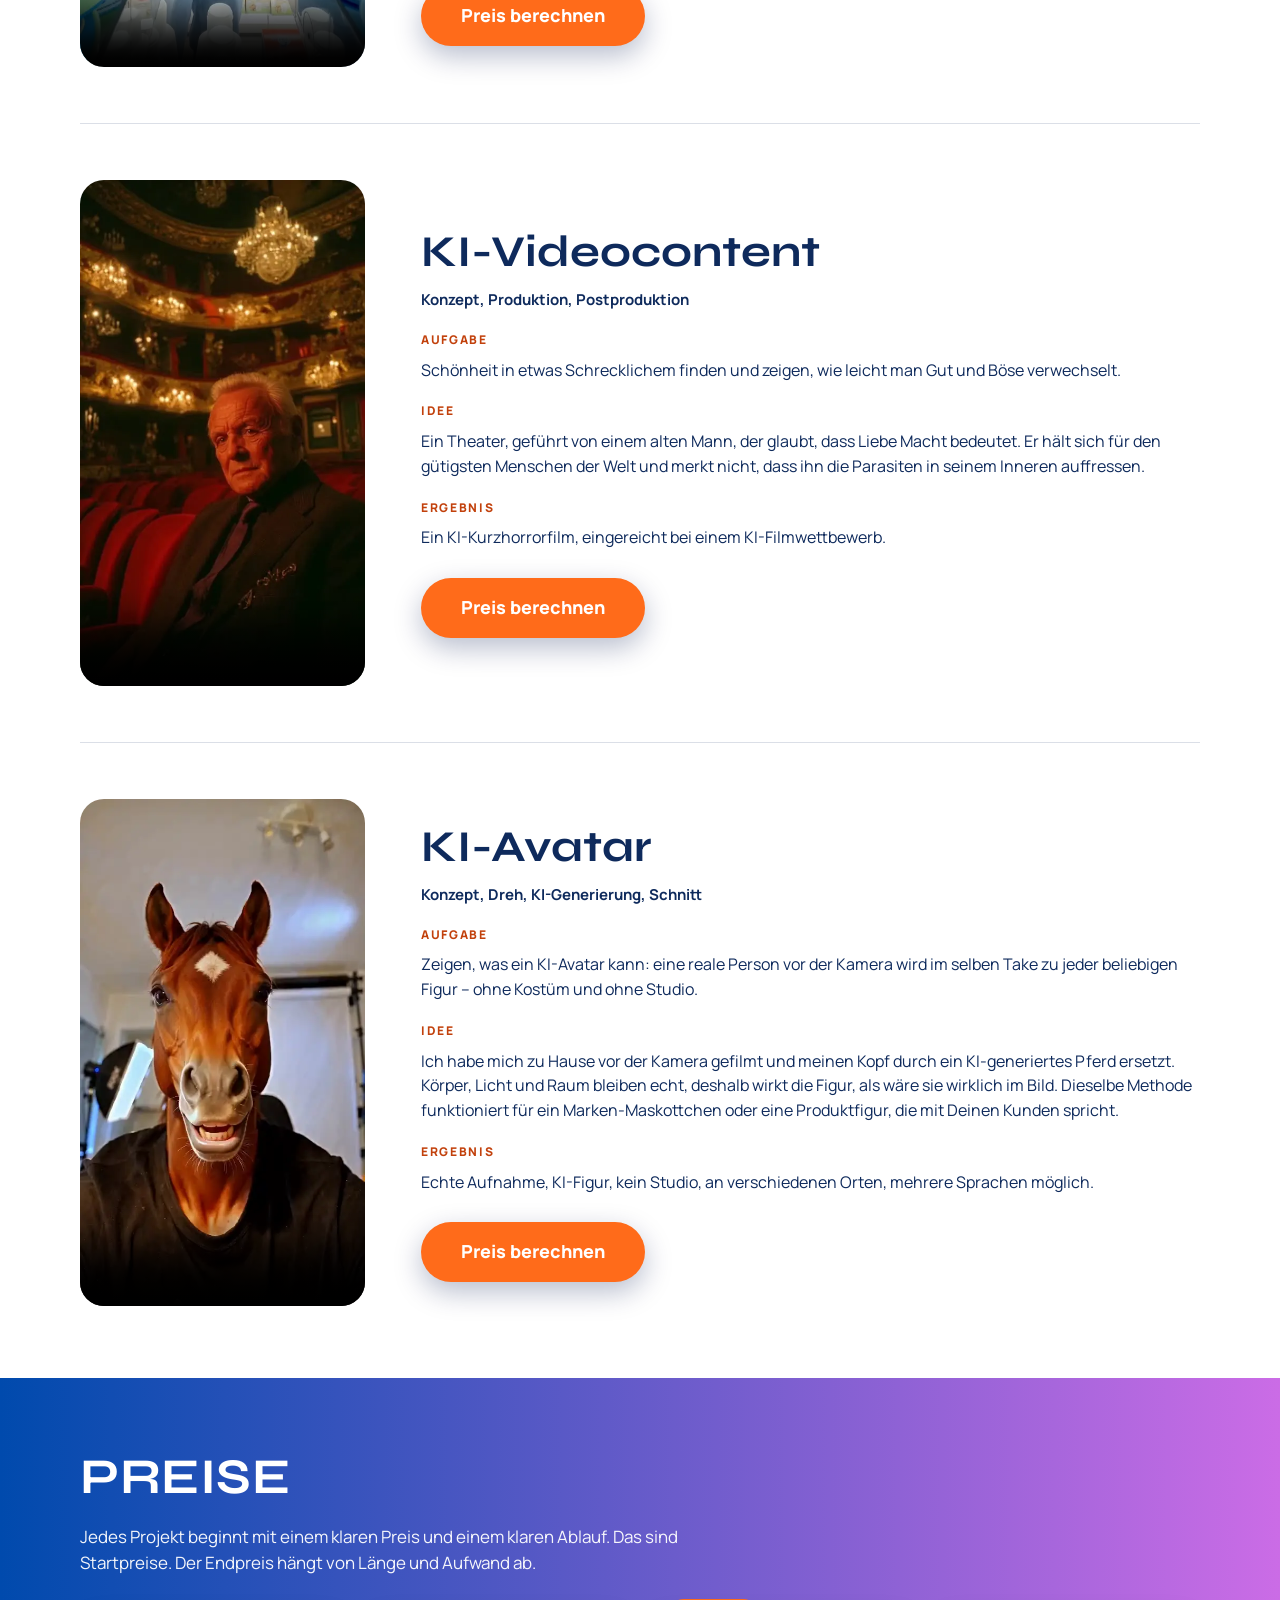
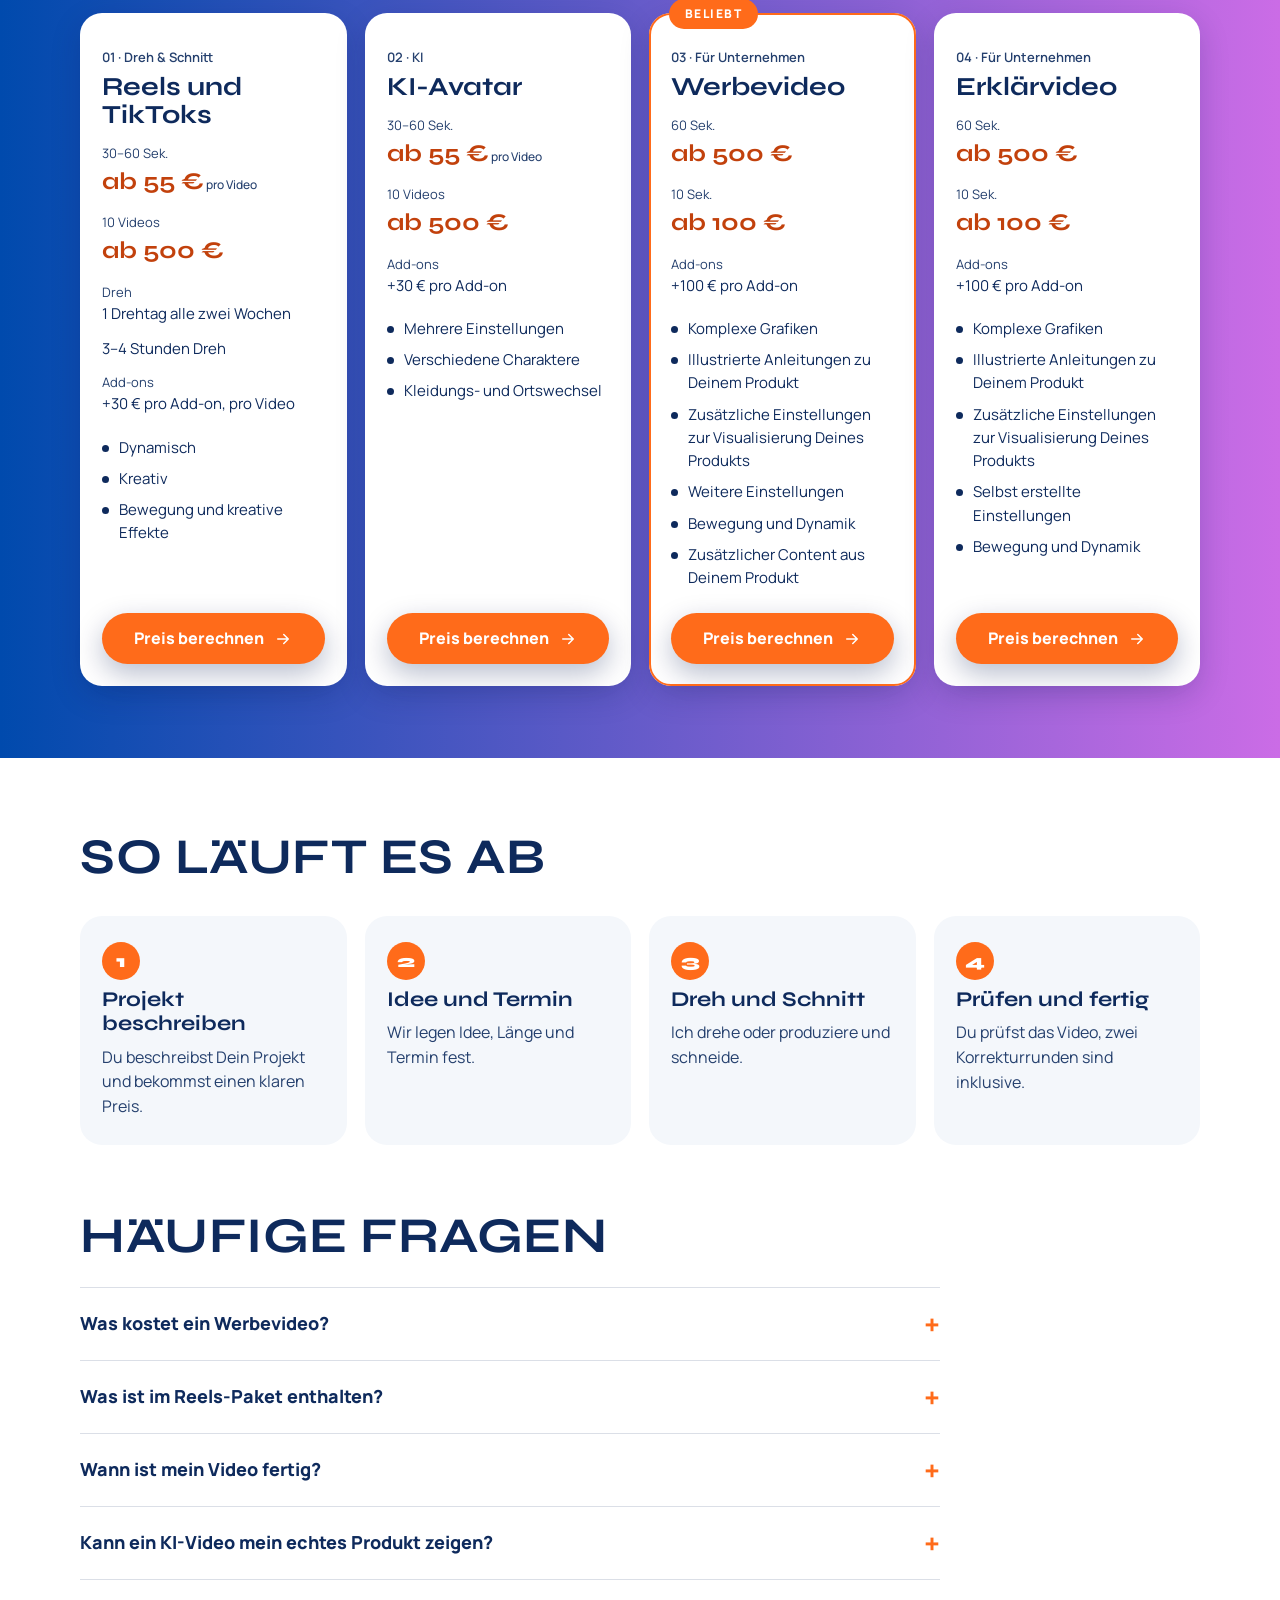
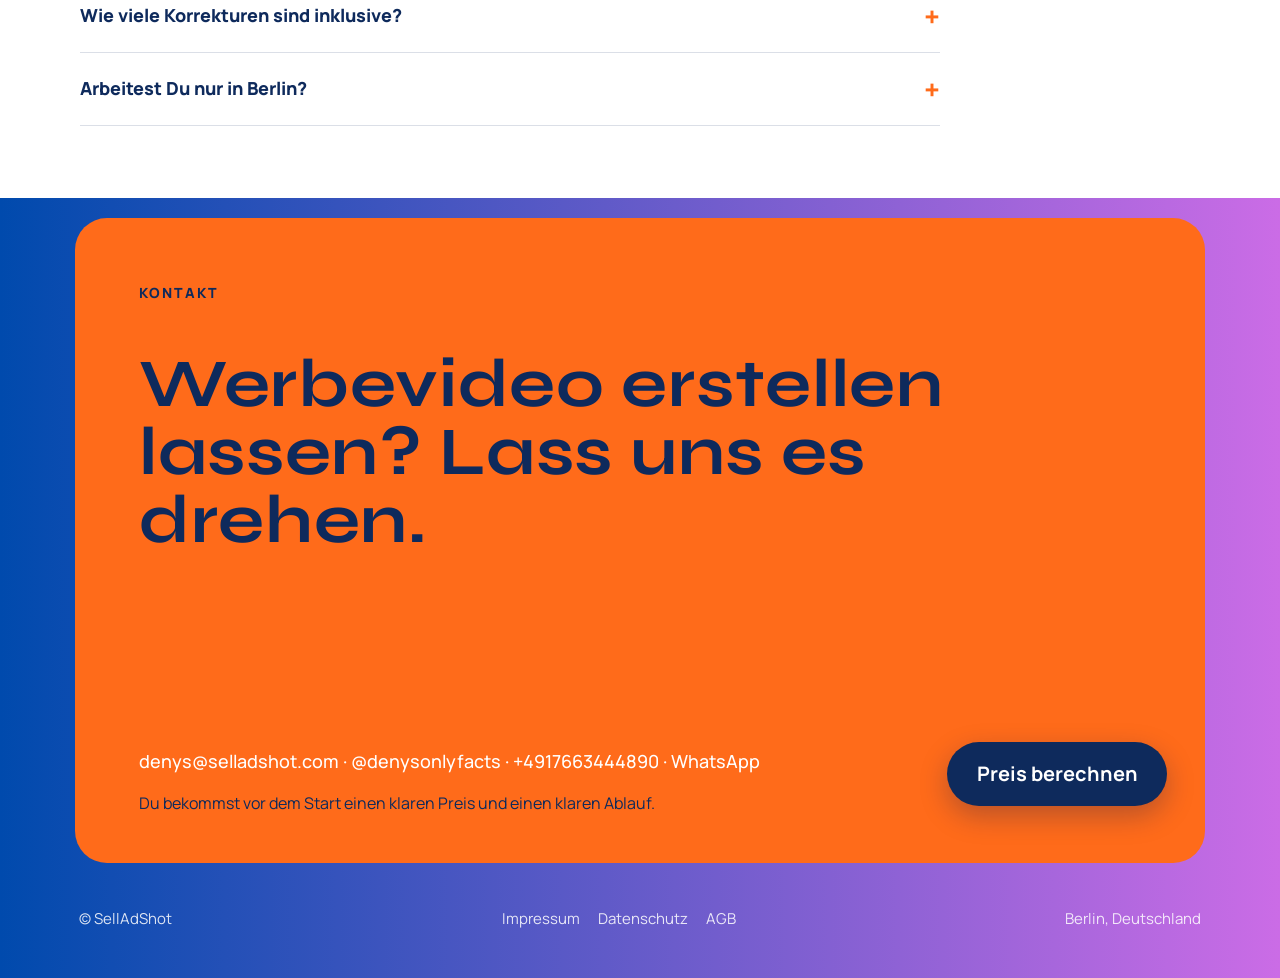
==== commit 8d08732d: "DE headings: KI-Video erstellen lassen, KI-Bilder erstellen lassen (Trends-based) Co-Authored-By: Cl" ====
--- a/de/index.html
+++ b/de/index.html
@@ -90,7 +90,7 @@
 
 <section class="white" id="ai-video">
   <div class="wrap">
-    <h2 class="dark">KI-Produktion</h2>
+    <h2 class="dark">KI-Video erstellen lassen</h2>
     <p class="intro">Dein Produkt in 60 Sekunden verständlich gemacht. Wenn ein Dreh zu teuer oder unmöglich ist, zeige ich es als KI-Video.</p>
     <div class="grid g3"><video class="tile v169" controls playsinline preload="none" poster="../a2.webp" src="../a2.mp4" aria-label="Video KI-Produktion"></video><video class="tile v169" controls playsinline preload="none" poster="../h.webp" src="../h.mp4" aria-label="Video KI-Produktion"></video><video class="tile v169" controls playsinline preload="none" poster="../ex.webp" src="../ex.mp4" aria-label="Video KI-Produktion"></video><video class="tile v169" controls playsinline preload="none" poster="../wf.webp" src="../wf.mp4" aria-label="Video KI-Produktion"></video><video class="tile v169" controls playsinline preload="none" poster="../a1.webp" src="../a1.mp4" aria-label="Video KI-Produktion"></video><video class="tile v169" controls playsinline preload="none" poster="../c2.webp" src="../c2.mp4" aria-label="Video KI-Produktion"></video></div>
     <div class="cta"><a class="btn" href="#contact">Preis berechnen</a></div>
@@ -99,7 +99,7 @@
 
 <section class="grad" id="ai-photo">
   <div class="wrap">
-    <h2>KI-Foto-Generierung</h2>
+    <h2>KI-Bilder erstellen lassen</h2>
     <p class="intro">Produktbilder und Kampagnenmotive ohne Fotoshooting.</p>
     <div class="grid g4 photos"><div class="ph"><img src="../ai1.webp" alt="KI-generiertes Modefoto: Model in einem pinken Federkleid vor einer Premierenwand" style="object-position:50% 50%" loading="lazy" data-rm></div><div class="ph"><img src="../ai2.webp" alt="KI-generiertes Modefoto: lachendes Model in schwarzem Hoodie und Jogginghose" style="object-position:50% 50%" loading="lazy" data-rm></div><div class="ph"><img src="../ai3.webp" alt="KI-generiertes Beautyfoto: Nahaufnahme mit goldener Sonnenbrille, Lederhandschuh und Pelzkragen" style="object-position:0% 0%" loading="lazy" data-rm></div><div class="ph"><img src="../ai4.webp" alt="KI-generiertes Lifestylefoto: Frau in brauner Lederjacke vor blühender Bougainvillea" style="object-position:50% 100%" loading="lazy" data-rm></div><div class="ph tall"><img src="../ai5.webp" alt="KI-generiertes Beauty-Porträt: Gesicht mit Hand und Ringen, Nahaufnahme" style="object-position:27.1% 44.8%" loading="lazy" data-rm></div><div class="ph tall"><img src="../ai6.webp" alt="KI-generiertes Modefoto: Model in weißer Loungewear und bunten Sneakern" style="object-position:50% 58%" loading="lazy" data-rm></div><div class="ph tall"><img src="../ai7.webp" alt="KI-generiertes Streetwear-Foto: Model im lilafarbenen Hoodie-Set in einem Parkhaus" style="object-position:50% 50%" loading="lazy" data-rm></div><div class="ph tall"><img src="../ai8.webp" alt="KI-generiertes Sportswear-Foto: Frau im braunen Half-Zip-Shirt in einem hellen Raum" style="object-position:50% 18%" loading="lazy" data-rm></div></div>
     <div class="cta"><a class="btn" href="#contact">Preis berechnen</a></div>
